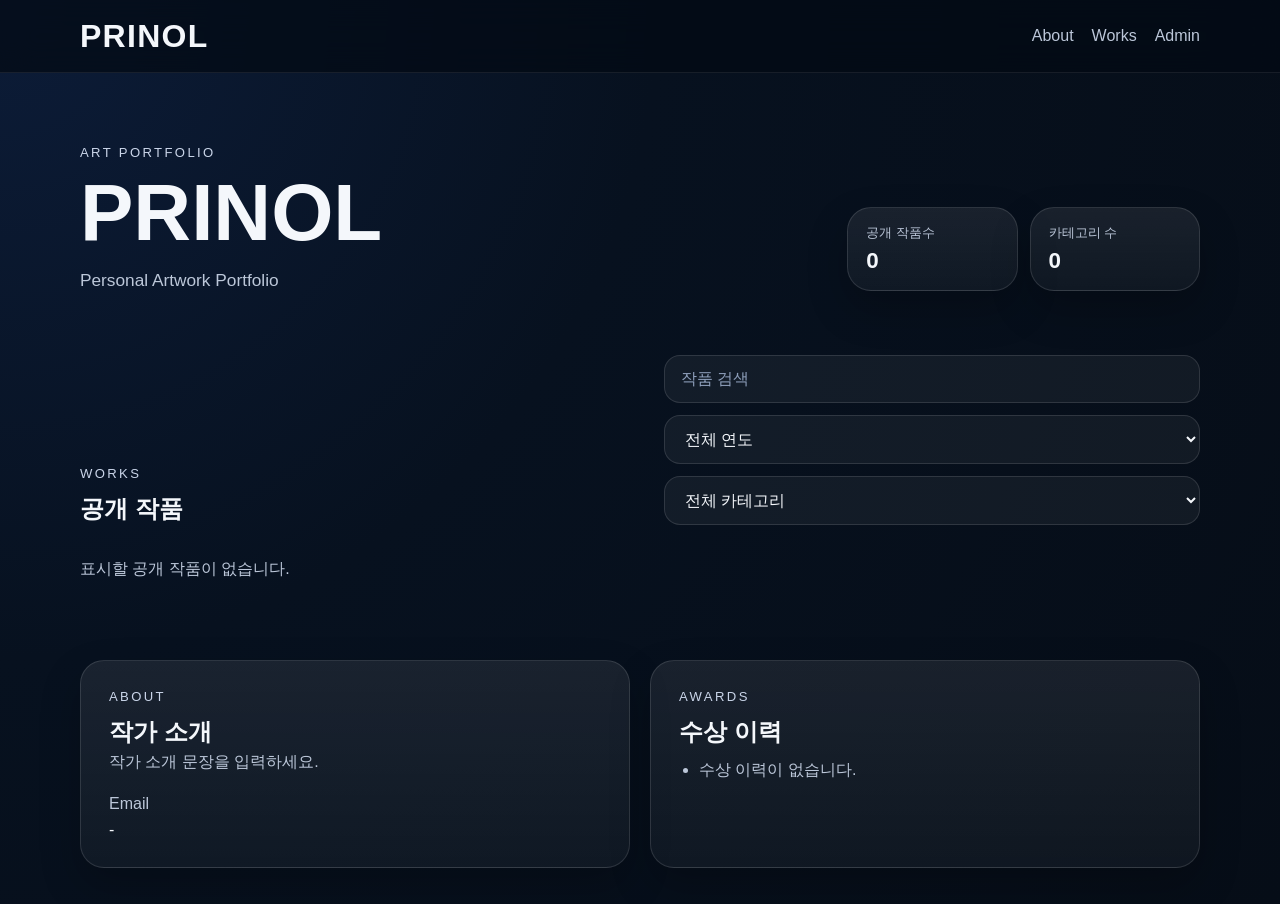
==== index.html @ 20070846 "Add files via upload" ====
<!doctype html>
<html lang="ko">
<head>
  <meta charset="utf-8">
  <meta name="viewport" content="width=device-width, initial-scale=1">
  <title>PRINOL</title>
  <link rel="stylesheet" href="styles.css">
</head>
<body>
  <header class="site-header">
    <div class="container nav-row">
      <a class="brand" href="./" id="brandText">PRINOL</a>
      <nav class="nav-links">
        <a href="#about">About</a>
        <a href="#works">Works</a>
        <a href="admin-login.html">Admin</a>
      </nav>
    </div>
  </header>

  <main>
    <section class="hero">
      <div class="container hero-grid">
        <div>
          <p class="eyebrow">ART PORTFOLIO</p>
          <h1 id="heroTitle">PRINOL</h1>
          <p class="hero-subtitle" id="heroSubtitle">Personal Artwork Portfolio</p>
        </div>
        <div class="hero-stats compact-stats">
          <div class="stat-card">
            <span class="stat-label">공개 작품수</span>
            <strong class="stat-value" id="publicCount">0</strong>
          </div>
          <div class="stat-card">
            <span class="stat-label">카테고리 수</span>
            <strong class="stat-value" id="categoryCount">0</strong>
          </div>
        </div>
      </div>
    </section>

    <section id="works" class="section works-section">
      <div class="container">
        <div class="section-head">
          <div>
            <p class="eyebrow">WORKS</p>
            <h2>공개 작품</h2>
          </div>
          <div class="filters">
            <input id="searchInput" type="search" placeholder="작품 검색">
            <select id="yearFilter">
              <option value="">전체 연도</option>
            </select>
            <select id="categoryFilter">
              <option value="">전체 카테고리</option>
            </select>
          </div>
        </div>
        <div class="gallery" id="gallery"></div>
        <p class="empty-state hidden" id="emptyState">표시할 공개 작품이 없습니다.</p>
      </div>
    </section>

    <section id="about" class="section">
      <div class="container two-col">
        <div class="card">
          <p class="eyebrow">ABOUT</p>
          <h2 id="aboutTitle">작가 소개</h2>
          <p class="body-copy" id="aboutBody">작가 소개 문장을 입력하세요.</p>

          <div style="height: 1.2rem;"></div>

          <div class="contact-inline">
            <span class="contact-label">Email</span>
            <a id="contactEmail" href="#">-</a>
          </div>
        </div>
        <div class="card">
          <p class="eyebrow">AWARDS</p>
          <h2>수상 이력</h2>
          <ul class="bullet-list" id="awardsList"></ul>
        </div>
      </div>
    </section>
  </main>

  <template id="artworkCardTemplate">
    <article class="artwork-card">
      <div class="artwork-image-wrap">
        <img class="artwork-image" alt="">
      </div>
      <div class="artwork-meta">
        <div class="artwork-topline">
          <h3 class="artwork-title"></h3>
          <span class="artwork-year"></span>
        </div>
        <p class="artwork-category"></p>
        <p class="artwork-description"></p>
        <p class="artwork-tags"></p>
      </div>
    </article>
  </template>

  <script src="app.js" defer></script>
</body>
</html>
---- styles.css ----
:root {
  --bg: #07111f;
  --panel: rgba(255,255,255,0.06);
  --panel-strong: rgba(255,255,255,0.09);
  --border: rgba(255,255,255,0.12);
  --text: #f4f7fb;
  --muted: #bcc7d9;
  --accent: #dbe7ff;
  --danger: #ff7676;
  --shadow: 0 18px 40px rgba(0, 0, 0, 0.22);
}
* { box-sizing: border-box; }
html, body { margin: 0; padding: 0; }
body {
  font-family: -apple-system, BlinkMacSystemFont, "Apple SD Gothic Neo", "Pretendard", "Noto Sans KR", sans-serif;
  background: radial-gradient(circle at top left, #0c1c38 0%, var(--bg) 42%, #060d17 100%);
  color: var(--text);
}
a { color: inherit; text-decoration: none; }
img { display: block; max-width: 100%; }
button, input, select, textarea {
  font: inherit;
}
.container { width: min(1120px, calc(100% - 32px)); margin: 0 auto; }
.site-header {
  position: sticky; top: 0; z-index: 20;
  background: rgba(4, 11, 20, 0.72);
  backdrop-filter: blur(16px);
  border-bottom: 1px solid rgba(255,255,255,0.08);
}
.nav-row {
  min-height: 72px; display: flex; align-items: center; justify-content: space-between; gap: 20px;
}
.brand { font-size: 2rem; font-weight: 800; letter-spacing: 0.04em; }
.nav-links { display: flex; gap: 18px; align-items: center; color: var(--muted); }
.nav-links a, .nav-links button { color: var(--muted); }
.eyebrow { margin: 0 0 12px; color: #cad5e9; font-size: .82rem; letter-spacing: .18em; text-transform: uppercase; }
.hero { padding: 72px 0 36px; }
.hero-grid { display: grid; grid-template-columns: minmax(0, 1.8fr) minmax(260px, .85fr); gap: 20px; align-items: end; }
#heroTitle { margin: 0; font-size: clamp(2.6rem, 7vw, 5rem); line-height: 1.02; }
.hero-subtitle { margin: 16px 0 0; color: var(--muted); max-width: 50ch; font-size: 1.08rem; }
.hero-stats { display: grid; grid-template-columns: 1fr 1fr; gap: 12px; }
.stat-card, .card {
  background: linear-gradient(180deg, rgba(255,255,255,0.08), rgba(255,255,255,0.04));
  border: 1px solid var(--border);
  border-radius: 24px;
  box-shadow: var(--shadow);
}
.stat-card { padding: 16px 18px; min-width: 0; }
.stat-label { display: block; font-size: .82rem; color: var(--muted); white-space: nowrap; }
.stat-value { display: block; margin-top: 6px; font-size: 1.4rem; }
.section { padding: 28px 0 36px; }
.two-col { display: grid; grid-template-columns: 1fr 1fr; gap: 20px; }
.card { padding: 28px; }
.body-copy { margin: 0; color: var(--muted); line-height: 1.75; white-space: pre-wrap; }
.bullet-list { margin: 8px 0 0 20px; padding: 0; color: var(--muted); line-height: 1.8; }
.section-head { display: flex; justify-content: space-between; align-items: end; gap: 20px; margin-bottom: 18px; }
.section-head h2, .card h2, .card h1 { margin: 0; }
.filters { display: flex; gap: 12px; flex-wrap: wrap; }
input, select, textarea {
  width: 100%;
  background: rgba(255,255,255,0.05);
  color: var(--text);
  border: 1px solid var(--border);
  border-radius: 16px;
  padding: 14px 16px;
  outline: none;
}
input::placeholder, textarea::placeholder { color: #8fa0bc; }
textarea { resize: vertical; min-height: 120px; }
.gallery { display: grid; grid-template-columns: repeat(3, minmax(0, 1fr)); gap: 18px; }
.artwork-card {
  overflow: hidden;
  background: rgba(255,255,255,0.04);
  border: 1px solid var(--border);
  border-radius: 24px;
  box-shadow: var(--shadow);
}
.artwork-image-wrap { aspect-ratio: 1 / 1; background: rgba(255,255,255,0.03); }
.artwork-image { width: 100%; height: 100%; object-fit: cover; }
.artwork-meta { padding: 18px; }
.artwork-topline { display: flex; justify-content: space-between; gap: 12px; align-items: baseline; }
.artwork-title { margin: 0; font-size: 1.08rem; }
.artwork-year, .artwork-category, .artwork-description, .artwork-tags { color: var(--muted); }
.artwork-category, .artwork-description, .artwork-tags { margin: 8px 0 0; }
.contact-grid { display: grid; grid-template-columns: 1fr 1fr; gap: 12px; }
.contact-label { display: block; color: var(--muted); margin-bottom: 8px; }
.empty-state { color: var(--muted); }
.hidden { display: none !important; }
.stack-md > * + * { margin-top: 14px; }
.stack-lg > * + * { margin-top: 18px; }
.grid-2 { display: grid; grid-template-columns: 1fr 1fr; gap: 16px; }
.compact-grid { gap: 10px; }
.field-label { display: block; margin-bottom: 8px; color: var(--muted); }
.primary-btn, .ghost-btn, .danger-btn {
  border-radius: 16px; padding: 12px 16px; border: 1px solid var(--border); cursor: pointer;
}
.primary-btn { background: #f2f6ff; color: #07111f; font-weight: 700; }
.ghost-btn { background: transparent; color: var(--text); }
.danger-btn { background: transparent; color: var(--danger); border-color: rgba(255,118,118,.38); }
.form-actions { display: flex; align-items: center; gap: 12px; flex-wrap: wrap; }
.status-text { color: var(--muted); font-size: .94rem; }
.error-text { color: #ff9797; }
.checkbox-row { display: inline-flex; align-items: center; gap: 10px; color: var(--muted); }
.checkbox-row input { width: auto; }
.checkbox-row.small { font-size: .95rem; }
.auth-shell { min-height: 100vh; display: grid; place-items: center; padding: 24px; }
.auth-card {
  width: min(520px, 100%);
  padding: 32px;
  border-radius: 28px;
  background: linear-gradient(180deg, rgba(255,255,255,0.09), rgba(255,255,255,0.05));
  border: 1px solid var(--border);
  box-shadow: var(--shadow);
}
.muted { color: var(--muted); }
.text-link { color: #d7e5ff; }
.admin-main { padding-top: 40px; }
.admin-grid { display: grid; gap: 20px; }
.admin-section h1, .admin-section h2 { margin: 0; }
.admin-list { display: grid; gap: 16px; }
.admin-item {
  display: grid; grid-template-columns: 160px minmax(0,1fr); gap: 16px;
  border: 1px solid var(--border); border-radius: 20px; padding: 16px;
  background: rgba(255,255,255,0.04);
}
.admin-item-image-wrap { aspect-ratio: 1 / 1; overflow: hidden; border-radius: 18px; }
.admin-item-image { width: 100%; height: 100%; object-fit: cover; }
.admin-item-head { display: flex; justify-content: space-between; gap: 12px; align-items: baseline; }
.admin-item-title { margin: 0; }
.admin-actions { display: flex; gap: 10px; flex-wrap: wrap; margin-top: 10px; }
@media (max-width: 920px) {
  .gallery { grid-template-columns: repeat(2, minmax(0,1fr)); }
  .hero-grid, .two-col, .contact-grid, .grid-2, .admin-item { grid-template-columns: 1fr; }
  .section-head { align-items: stretch; flex-direction: column; }
}
@media (max-width: 640px) {
  .container { width: min(100% - 20px, 1120px); }
  .nav-row { min-height: 64px; }
  .brand { font-size: 1.6rem; }
  .nav-links { gap: 10px; font-size: .92rem; }
  .hero { padding-top: 46px; }
  .compact-stats { grid-template-columns: 1fr 1fr; gap: 8px; }
  .stat-card { padding: 12px; border-radius: 18px; }
  .stat-label { font-size: .72rem; }
  .stat-value { font-size: 1rem; margin-top: 4px; }
  .gallery { grid-template-columns: 1fr; }
  .card { padding: 20px; border-radius: 20px; }
  .admin-item { padding: 12px; }
}
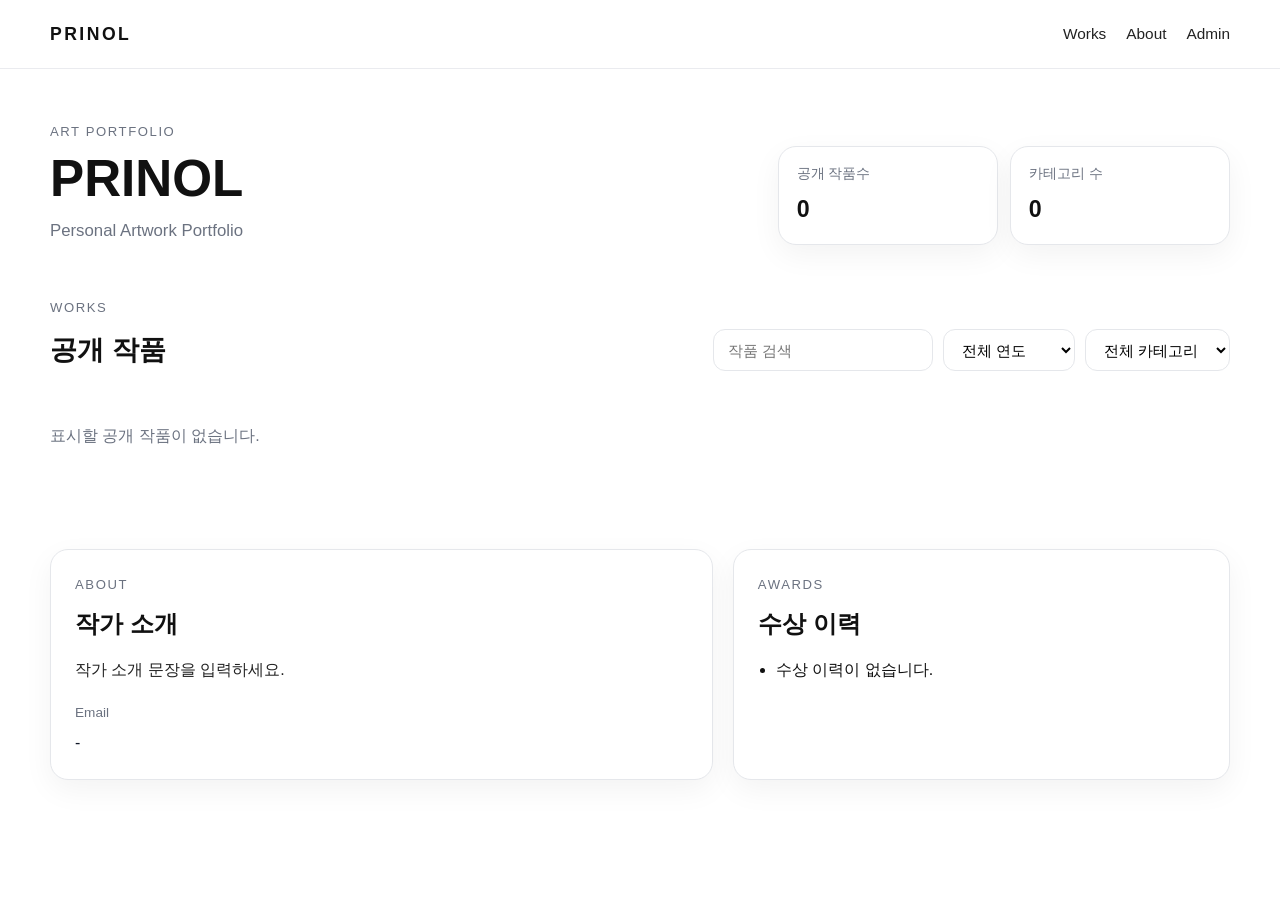
==== commit 4d22b79b: "Add files via upload" ====
--- a/index.html
+++ b/index.html
@@ -11,8 +11,8 @@
     <div class="container nav-row">
       <a class="brand" href="./" id="brandText">PRINOL</a>
       <nav class="nav-links">
+        <a href="#works">Works</a>
         <a href="#about">About</a>
-        <a href="#works">Works</a>
         <a href="admin-login.html">Admin</a>
       </nav>
     </div>
@@ -56,8 +56,10 @@
             </select>
           </div>
         </div>
-        <div class="gallery" id="gallery"></div>
+
+        <div class="thumb-grid" id="gallery"></div>
         <p class="empty-state hidden" id="emptyState">표시할 공개 작품이 없습니다.</p>
+        <div class="load-sentinel" id="loadSentinel" aria-hidden="true"></div>
       </div>
     </section>
 
@@ -85,19 +87,20 @@
   </main>
 
   <template id="artworkCardTemplate">
-    <article class="artwork-card">
-      <div class="artwork-image-wrap">
-        <img class="artwork-image" alt="">
-      </div>
-      <div class="artwork-meta">
-        <div class="artwork-topline">
-          <h3 class="artwork-title"></h3>
-          <span class="artwork-year"></span>
+    <article class="thumb-card">
+      <a class="thumb-link">
+        <div class="thumb-image-wrap">
+          <img class="thumb-image" alt="">
         </div>
-        <p class="artwork-category"></p>
-        <p class="artwork-description"></p>
-        <p class="artwork-tags"></p>
-      </div>
+        <div class="thumb-meta">
+          <div class="thumb-topline">
+            <h3 class="thumb-title"></h3>
+            <span class="thumb-year"></span>
+          </div>
+          <p class="thumb-category"></p>
+          <div class="thumb-tags"></div>
+        </div>
+      </a>
     </article>
   </template>
 
--- a/styles.css
+++ b/styles.css
@@ -1,150 +1,393 @@
-:root {
-  --bg: #07111f;
-  --panel: rgba(255,255,255,0.06);
-  --panel-strong: rgba(255,255,255,0.09);
-  --border: rgba(255,255,255,0.12);
-  --text: #f4f7fb;
-  --muted: #bcc7d9;
-  --accent: #dbe7ff;
-  --danger: #ff7676;
-  --shadow: 0 18px 40px rgba(0, 0, 0, 0.22);
-}
-* { box-sizing: border-box; }
-html, body { margin: 0; padding: 0; }
-body {
-  font-family: -apple-system, BlinkMacSystemFont, "Apple SD Gothic Neo", "Pretendard", "Noto Sans KR", sans-serif;
-  background: radial-gradient(circle at top left, #0c1c38 0%, var(--bg) 42%, #060d17 100%);
-  color: var(--text);
-}
-a { color: inherit; text-decoration: none; }
-img { display: block; max-width: 100%; }
-button, input, select, textarea {
-  font: inherit;
-}
-.container { width: min(1120px, calc(100% - 32px)); margin: 0 auto; }
-.site-header {
-  position: sticky; top: 0; z-index: 20;
-  background: rgba(4, 11, 20, 0.72);
-  backdrop-filter: blur(16px);
-  border-bottom: 1px solid rgba(255,255,255,0.08);
-}
-.nav-row {
-  min-height: 72px; display: flex; align-items: center; justify-content: space-between; gap: 20px;
-}
-.brand { font-size: 2rem; font-weight: 800; letter-spacing: 0.04em; }
-.nav-links { display: flex; gap: 18px; align-items: center; color: var(--muted); }
-.nav-links a, .nav-links button { color: var(--muted); }
-.eyebrow { margin: 0 0 12px; color: #cad5e9; font-size: .82rem; letter-spacing: .18em; text-transform: uppercase; }
-.hero { padding: 72px 0 36px; }
-.hero-grid { display: grid; grid-template-columns: minmax(0, 1.8fr) minmax(260px, .85fr); gap: 20px; align-items: end; }
-#heroTitle { margin: 0; font-size: clamp(2.6rem, 7vw, 5rem); line-height: 1.02; }
-.hero-subtitle { margin: 16px 0 0; color: var(--muted); max-width: 50ch; font-size: 1.08rem; }
-.hero-stats { display: grid; grid-template-columns: 1fr 1fr; gap: 12px; }
-.stat-card, .card {
-  background: linear-gradient(180deg, rgba(255,255,255,0.08), rgba(255,255,255,0.04));
-  border: 1px solid var(--border);
-  border-radius: 24px;
-  box-shadow: var(--shadow);
-}
-.stat-card { padding: 16px 18px; min-width: 0; }
-.stat-label { display: block; font-size: .82rem; color: var(--muted); white-space: nowrap; }
-.stat-value { display: block; margin-top: 6px; font-size: 1.4rem; }
-.section { padding: 28px 0 36px; }
-.two-col { display: grid; grid-template-columns: 1fr 1fr; gap: 20px; }
-.card { padding: 28px; }
-.body-copy { margin: 0; color: var(--muted); line-height: 1.75; white-space: pre-wrap; }
-.bullet-list { margin: 8px 0 0 20px; padding: 0; color: var(--muted); line-height: 1.8; }
-.section-head { display: flex; justify-content: space-between; align-items: end; gap: 20px; margin-bottom: 18px; }
-.section-head h2, .card h2, .card h1 { margin: 0; }
-.filters { display: flex; gap: 12px; flex-wrap: wrap; }
-input, select, textarea {
-  width: 100%;
-  background: rgba(255,255,255,0.05);
-  color: var(--text);
-  border: 1px solid var(--border);
-  border-radius: 16px;
-  padding: 14px 16px;
-  outline: none;
-}
-input::placeholder, textarea::placeholder { color: #8fa0bc; }
-textarea { resize: vertical; min-height: 120px; }
-.gallery { display: grid; grid-template-columns: repeat(3, minmax(0, 1fr)); gap: 18px; }
-.artwork-card {
-  overflow: hidden;
-  background: rgba(255,255,255,0.04);
-  border: 1px solid var(--border);
-  border-radius: 24px;
-  box-shadow: var(--shadow);
-}
-.artwork-image-wrap { aspect-ratio: 1 / 1; background: rgba(255,255,255,0.03); }
-.artwork-image { width: 100%; height: 100%; object-fit: cover; }
-.artwork-meta { padding: 18px; }
-.artwork-topline { display: flex; justify-content: space-between; gap: 12px; align-items: baseline; }
-.artwork-title { margin: 0; font-size: 1.08rem; }
-.artwork-year, .artwork-category, .artwork-description, .artwork-tags { color: var(--muted); }
-.artwork-category, .artwork-description, .artwork-tags { margin: 8px 0 0; }
-.contact-grid { display: grid; grid-template-columns: 1fr 1fr; gap: 12px; }
-.contact-label { display: block; color: var(--muted); margin-bottom: 8px; }
-.empty-state { color: var(--muted); }
-.hidden { display: none !important; }
-.stack-md > * + * { margin-top: 14px; }
-.stack-lg > * + * { margin-top: 18px; }
-.grid-2 { display: grid; grid-template-columns: 1fr 1fr; gap: 16px; }
-.compact-grid { gap: 10px; }
-.field-label { display: block; margin-bottom: 8px; color: var(--muted); }
-.primary-btn, .ghost-btn, .danger-btn {
-  border-radius: 16px; padding: 12px 16px; border: 1px solid var(--border); cursor: pointer;
-}
-.primary-btn { background: #f2f6ff; color: #07111f; font-weight: 700; }
-.ghost-btn { background: transparent; color: var(--text); }
-.danger-btn { background: transparent; color: var(--danger); border-color: rgba(255,118,118,.38); }
-.form-actions { display: flex; align-items: center; gap: 12px; flex-wrap: wrap; }
-.status-text { color: var(--muted); font-size: .94rem; }
-.error-text { color: #ff9797; }
-.checkbox-row { display: inline-flex; align-items: center; gap: 10px; color: var(--muted); }
-.checkbox-row input { width: auto; }
-.checkbox-row.small { font-size: .95rem; }
-.auth-shell { min-height: 100vh; display: grid; place-items: center; padding: 24px; }
-.auth-card {
-  width: min(520px, 100%);
-  padding: 32px;
-  border-radius: 28px;
-  background: linear-gradient(180deg, rgba(255,255,255,0.09), rgba(255,255,255,0.05));
-  border: 1px solid var(--border);
-  box-shadow: var(--shadow);
-}
-.muted { color: var(--muted); }
-.text-link { color: #d7e5ff; }
-.admin-main { padding-top: 40px; }
-.admin-grid { display: grid; gap: 20px; }
-.admin-section h1, .admin-section h2 { margin: 0; }
-.admin-list { display: grid; gap: 16px; }
-.admin-item {
-  display: grid; grid-template-columns: 160px minmax(0,1fr); gap: 16px;
-  border: 1px solid var(--border); border-radius: 20px; padding: 16px;
-  background: rgba(255,255,255,0.04);
-}
-.admin-item-image-wrap { aspect-ratio: 1 / 1; overflow: hidden; border-radius: 18px; }
-.admin-item-image { width: 100%; height: 100%; object-fit: cover; }
-.admin-item-head { display: flex; justify-content: space-between; gap: 12px; align-items: baseline; }
-.admin-item-title { margin: 0; }
-.admin-actions { display: flex; gap: 10px; flex-wrap: wrap; margin-top: 10px; }
-@media (max-width: 920px) {
-  .gallery { grid-template-columns: repeat(2, minmax(0,1fr)); }
-  .hero-grid, .two-col, .contact-grid, .grid-2, .admin-item { grid-template-columns: 1fr; }
-  .section-head { align-items: stretch; flex-direction: column; }
-}
-@media (max-width: 640px) {
-  .container { width: min(100% - 20px, 1120px); }
-  .nav-row { min-height: 64px; }
-  .brand { font-size: 1.6rem; }
-  .nav-links { gap: 10px; font-size: .92rem; }
-  .hero { padding-top: 46px; }
-  .compact-stats { grid-template-columns: 1fr 1fr; gap: 8px; }
-  .stat-card { padding: 12px; border-radius: 18px; }
-  .stat-label { font-size: .72rem; }
-  .stat-value { font-size: 1rem; margin-top: 4px; }
-  .gallery { grid-template-columns: 1fr; }
-  .card { padding: 20px; border-radius: 20px; }
-  .admin-item { padding: 12px; }
-}
+
+:root{
+  --bg:#ffffff;
+  --text:#111111;
+  --muted:#6b7280;
+  --line:#e5e7eb;
+  --card:#ffffff;
+  --soft:#f7f7f8;
+  --shadow:0 10px 30px rgba(0,0,0,.05);
+  --radius:18px;
+}
+
+*{box-sizing:border-box}
+html{scroll-behavior:smooth}
+body{
+  margin:0;
+  background:var(--bg);
+  color:var(--text);
+  font-family:-apple-system,BlinkMacSystemFont,"Segoe UI",Roboto,"Noto Sans KR",sans-serif;
+  line-height:1.6;
+}
+img{max-width:100%;display:block}
+a{color:inherit;text-decoration:none}
+.hidden{display:none!important}
+
+.container{
+  width:min(1180px, calc(100% - 32px));
+  margin:0 auto;
+}
+
+.site-header{
+  position:sticky;
+  top:0;
+  z-index:40;
+  background:rgba(255,255,255,.88);
+  backdrop-filter:blur(12px);
+  border-bottom:1px solid rgba(229,231,235,.8);
+}
+.nav-row{
+  display:flex;
+  align-items:center;
+  justify-content:space-between;
+  gap:24px;
+  min-height:68px;
+}
+.brand{
+  font-size:1.1rem;
+  font-weight:800;
+  letter-spacing:.14em;
+}
+.nav-links{
+  display:flex;
+  align-items:center;
+  gap:20px;
+  font-size:.96rem;
+}
+.nav-links a{color:#222}
+.nav-links a:hover{color:#000}
+
+.hero{
+  padding:52px 0 26px;
+}
+.hero-grid{
+  display:grid;
+  grid-template-columns:1.4fr .9fr;
+  gap:24px;
+  align-items:end;
+}
+.eyebrow{
+  margin:0 0 10px;
+  color:var(--muted);
+  font-size:.82rem;
+  letter-spacing:.12em;
+  text-transform:uppercase;
+}
+.hero h1{
+  margin:0;
+  font-size:clamp(2rem,4vw,4rem);
+  line-height:1.05;
+}
+.hero-subtitle{
+  margin:12px 0 0;
+  color:var(--muted);
+  font-size:1.05rem;
+}
+.hero-stats{
+  display:grid;
+  grid-template-columns:repeat(2,1fr);
+  gap:12px;
+}
+.stat-card,.card,.detail-card{
+  background:var(--card);
+  border:1px solid var(--line);
+  border-radius:var(--radius);
+  box-shadow:var(--shadow);
+}
+.stat-card{
+  padding:16px 18px;
+}
+.stat-label{
+  display:block;
+  color:var(--muted);
+  font-size:.85rem;
+}
+.stat-value{
+  display:block;
+  margin-top:6px;
+  font-size:1.45rem;
+}
+
+.section{padding:26px 0 40px}
+.section-head{
+  display:flex;
+  align-items:end;
+  justify-content:space-between;
+  gap:20px;
+  margin-bottom:18px;
+}
+.section-head h2{
+  margin:0;
+  font-size:1.7rem;
+}
+.filters{
+  display:flex;
+  flex-wrap:wrap;
+  justify-content:flex-end;
+  gap:10px;
+}
+.filters input,
+.filters select{
+  height:42px;
+  padding:0 14px;
+  border:1px solid var(--line);
+  border-radius:12px;
+  background:#fff;
+  font-size:.95rem;
+  min-width:132px;
+}
+.filters input{min-width:220px}
+
+.thumb-grid{
+  display:grid;
+  grid-template-columns:repeat(4, minmax(0, 1fr));
+  gap:14px;
+}
+.thumb-card{
+  border:1px solid var(--line);
+  border-radius:10px;
+  background:#fff;
+  overflow:hidden;
+  transition:transform .18s ease, box-shadow .18s ease, border-color .18s ease;
+}
+.thumb-card:hover{
+  transform:translateY(-2px);
+  box-shadow:var(--shadow);
+  border-color:#d1d5db;
+}
+.thumb-link{display:block}
+.thumb-image-wrap{
+  background:#fff;
+  height:180px;
+  display:flex;
+  align-items:center;
+  justify-content:center;
+  padding:8px;
+  border-bottom:1px solid #f1f5f9;
+}
+.thumb-image{
+  width:100%;
+  height:100%;
+  object-fit:contain;
+  object-position:center;
+}
+.thumb-meta{
+  padding:10px 10px 12px;
+}
+.thumb-topline{
+  display:flex;
+  align-items:flex-start;
+  justify-content:space-between;
+  gap:10px;
+}
+.thumb-title{
+  margin:0;
+  font-size:.96rem;
+  line-height:1.35;
+}
+.thumb-year{
+  color:var(--muted);
+  font-size:.83rem;
+  white-space:nowrap;
+}
+.thumb-category{
+  margin:6px 0 0;
+  font-size:.82rem;
+  color:var(--muted);
+}
+.thumb-tags,
+.detail-tags{
+  display:flex;
+  flex-wrap:wrap;
+  gap:6px;
+  margin-top:10px;
+}
+.tag-chip{
+  display:inline-flex;
+  align-items:center;
+  min-height:24px;
+  padding:0 10px;
+  border-radius:999px;
+  font-size:.76rem;
+  font-weight:600;
+}
+.color-1{background:#fee2e2;color:#991b1b}
+.color-2{background:#ffedd5;color:#9a3412}
+.color-3{background:#fef3c7;color:#92400e}
+.color-4{background:#dcfce7;color:#166534}
+.color-5{background:#dbeafe;color:#1d4ed8}
+.color-6{background:#ede9fe;color:#6d28d9}
+
+.two-col{
+  display:grid;
+  grid-template-columns:1.2fr .9fr;
+  gap:20px;
+}
+.card{padding:24px}
+.card h2{
+  margin:0 0 14px;
+  font-size:1.5rem;
+}
+.body-copy{
+  margin:0;
+  color:#222;
+}
+.bullet-list{
+  margin:0;
+  padding-left:18px;
+}
+.contact-inline{
+  display:flex;
+  flex-direction:column;
+  gap:6px;
+}
+.contact-label{
+  color:var(--muted);
+  font-size:.85rem;
+}
+.contact-inline a{
+  color:#111827;
+  word-break:break-all;
+}
+
+.load-sentinel{
+  height:8px;
+  margin-top:16px;
+}
+
+.empty-state{
+  color:var(--muted);
+  padding:18px 0;
+}
+
+.back-link{
+  display:inline-block;
+  margin-bottom:16px;
+  color:var(--muted);
+}
+.detail-card{
+  padding:22px;
+}
+.detail-grid{
+  display:grid;
+  grid-template-columns:1.1fr .9fr;
+  gap:24px;
+  align-items:start;
+}
+.detail-image-wrap{
+  min-height:420px;
+  background:#fff;
+  border:1px solid var(--line);
+  border-radius:14px;
+  display:flex;
+  align-items:center;
+  justify-content:center;
+  padding:18px;
+}
+.detail-image{
+  width:100%;
+  height:100%;
+  max-height:520px;
+  object-fit:contain;
+}
+.detail-content h1{
+  margin:0 0 14px;
+  font-size:clamp(1.6rem,3vw,2.4rem);
+  line-height:1.15;
+}
+.detail-meta-row{
+  display:flex;
+  flex-wrap:wrap;
+  gap:10px;
+  color:var(--muted);
+  margin-bottom:14px;
+}
+.detail-description{
+  white-space:pre-wrap;
+  margin:0;
+}
+
+@media (max-width: 1080px){
+  .thumb-grid{grid-template-columns:repeat(3, minmax(0, 1fr))}
+}
+
+@media (max-width: 780px){
+  .hero-grid,
+  .two-col,
+  .detail-grid{
+    grid-template-columns:1fr;
+  }
+  .section-head{
+    align-items:flex-start;
+    flex-direction:column;
+  }
+  .filters{
+    justify-content:flex-start;
+  }
+  .thumb-grid{grid-template-columns:repeat(2, minmax(0, 1fr))}
+  .thumb-image-wrap{height:160px}
+  .nav-row{
+    min-height:60px;
+    flex-wrap:wrap;
+    padding:10px 0;
+  }
+  .nav-links{
+    width:100%;
+    gap:14px;
+    font-size:.92rem;
+  }
+}
+
+@media (max-width: 520px){
+  .container{
+    width:min(100% - 20px, 1180px);
+  }
+  .hero{
+    padding-top:34px;
+  }
+  .hero-stats{
+    grid-template-columns:repeat(2,1fr);
+  }
+  .stat-card{
+    padding:12px 14px;
+  }
+  .stat-value{
+    font-size:1.15rem;
+  }
+  .filters{
+    width:100%;
+    display:grid;
+    grid-template-columns:1fr 1fr;
+  }
+  .filters input{
+    grid-column:1 / -1;
+    min-width:0;
+  }
+  .filters select{
+    min-width:0;
+    width:100%;
+  }
+  .thumb-grid{
+    grid-template-columns:repeat(2, minmax(0, 1fr));
+    gap:10px;
+  }
+  .thumb-image-wrap{
+    height:120px;
+    padding:6px;
+  }
+  .thumb-meta{
+    padding:8px 8px 10px;
+  }
+  .thumb-title{
+    font-size:.86rem;
+  }
+  .thumb-year,
+  .thumb-category{
+    font-size:.74rem;
+  }
+  .tag-chip{
+    font-size:.68rem;
+    min-height:21px;
+    padding:0 8px;
+  }
+}
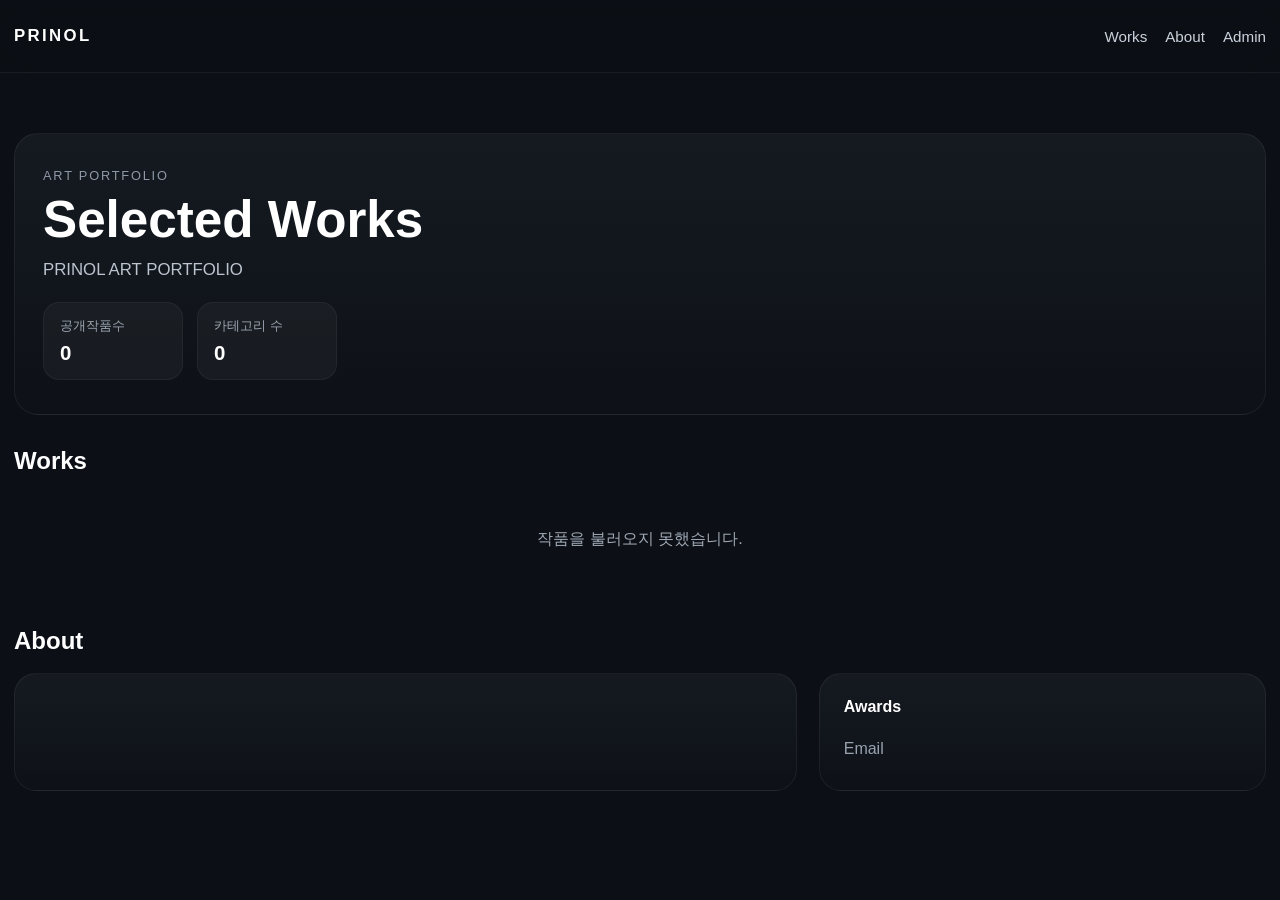
==== commit 3aad48d7: "Add files via upload" ====
--- a/index.html
+++ b/index.html
@@ -8,102 +8,72 @@
 </head>
 <body>
   <header class="site-header">
-    <div class="container nav-row">
-      <a class="brand" href="./" id="brandText">PRINOL</a>
-      <nav class="nav-links">
+    <div class="header-inner">
+      <a class="site-logo" href="./">PRINOL</a>
+      <nav class="site-nav">
         <a href="#works">Works</a>
         <a href="#about">About</a>
-        <a href="admin-login.html">Admin</a>
+        <a href="admin.html">Admin</a>
       </nav>
     </div>
   </header>
 
   <main>
-    <section class="hero">
-      <div class="container hero-grid">
-        <div>
-          <p class="eyebrow">ART PORTFOLIO</p>
-          <h1 id="heroTitle">PRINOL</h1>
-          <p class="hero-subtitle" id="heroSubtitle">Personal Artwork Portfolio</p>
-        </div>
-        <div class="hero-stats compact-stats">
-          <div class="stat-card">
-            <span class="stat-label">공개 작품수</span>
-            <strong class="stat-value" id="publicCount">0</strong>
+    <section class="hero-section">
+      <div class="hero-inner">
+        <p class="hero-kicker">ART PORTFOLIO</p>
+        <h1 id="heroTitle">Selected Works</h1>
+        <p id="heroSubtitle" class="hero-subtitle">PRINOL ART PORTFOLIO</p>
+
+        <div class="hero-stats">
+          <div class="hero-stat">
+            <span class="hero-stat-label">공개작품수</span>
+            <strong id="publicCount">0</strong>
           </div>
-          <div class="stat-card">
-            <span class="stat-label">카테고리 수</span>
-            <strong class="stat-value" id="categoryCount">0</strong>
+          <div class="hero-stat">
+            <span class="hero-stat-label">카테고리 수</span>
+            <strong id="categoryCount" data-current="0">0</strong>
           </div>
         </div>
       </div>
     </section>
 
-    <section id="works" class="section works-section">
-      <div class="container">
-        <div class="section-head">
-          <div>
-            <p class="eyebrow">WORKS</p>
-            <h2>공개 작품</h2>
-          </div>
-          <div class="filters">
-            <input id="searchInput" type="search" placeholder="작품 검색">
-            <select id="yearFilter">
-              <option value="">전체 연도</option>
-            </select>
-            <select id="categoryFilter">
-              <option value="">전체 카테고리</option>
-            </select>
-          </div>
+    <section id="works" class="works-section">
+      <div class="section-head">
+        <h2>Works</h2>
+      </div>
+
+      <div id="worksGrid" class="works-grid" aria-live="polite"></div>
+      <p id="worksEmpty" class="empty-message" hidden>등록된 공개 작품이 없습니다.</p>
+      <p id="worksLoading" class="loading-message" hidden>작품을 불러오는 중...</p>
+      <div id="scrollSentinel" class="scroll-sentinel" aria-hidden="true"></div>
+    </section>
+
+    <section id="about" class="about-section">
+      <div class="section-head">
+        <h2 id="aboutTitle">About</h2>
+      </div>
+
+      <div class="about-layout">
+        <div class="about-copy">
+          <p id="aboutBody"></p>
         </div>
 
-        <div class="thumb-grid" id="gallery"></div>
-        <p class="empty-state hidden" id="emptyState">표시할 공개 작품이 없습니다.</p>
-        <div class="load-sentinel" id="loadSentinel" aria-hidden="true"></div>
-      </div>
-    </section>
+        <aside class="about-side">
+          <div class="info-card">
+            <h3>Awards</h3>
+            <ul id="awardsList" class="awards-list"></ul>
 
-    <section id="about" class="section">
-      <div class="container two-col">
-        <div class="card">
-          <p class="eyebrow">ABOUT</p>
-          <h2 id="aboutTitle">작가 소개</h2>
-          <p class="body-copy" id="aboutBody">작가 소개 문장을 입력하세요.</p>
-
-          <div style="height: 1.2rem;"></div>
-
-          <div class="contact-inline">
-            <span class="contact-label">Email</span>
-            <a id="contactEmail" href="#">-</a>
+            <div class="email-block">
+              <p>Email</p>
+              <a id="emailLink"></a>
+            </div>
           </div>
-        </div>
-        <div class="card">
-          <p class="eyebrow">AWARDS</p>
-          <h2>수상 이력</h2>
-          <ul class="bullet-list" id="awardsList"></ul>
-        </div>
+        </aside>
       </div>
     </section>
   </main>
 
-  <template id="artworkCardTemplate">
-    <article class="thumb-card">
-      <a class="thumb-link">
-        <div class="thumb-image-wrap">
-          <img class="thumb-image" alt="">
-        </div>
-        <div class="thumb-meta">
-          <div class="thumb-topline">
-            <h3 class="thumb-title"></h3>
-            <span class="thumb-year"></span>
-          </div>
-          <p class="thumb-category"></p>
-          <div class="thumb-tags"></div>
-        </div>
-      </a>
-    </article>
-  </template>
-
   <script src="app.js" defer></script>
 </body>
 </html>
--- a/styles.css
+++ b/styles.css
@@ -1,393 +1,309 @@
-
-:root{
-  --bg:#ffffff;
-  --text:#111111;
-  --muted:#6b7280;
-  --line:#e5e7eb;
-  --card:#ffffff;
-  --soft:#f7f7f8;
-  --shadow:0 10px 30px rgba(0,0,0,.05);
-  --radius:18px;
-}
-
-*{box-sizing:border-box}
-html{scroll-behavior:smooth}
+*{
+  box-sizing:border-box;
+}
+
+html{
+  scroll-behavior:smooth;
+}
+
 body{
   margin:0;
-  background:var(--bg);
-  color:var(--text);
   font-family:-apple-system,BlinkMacSystemFont,"Segoe UI",Roboto,"Noto Sans KR",sans-serif;
-  line-height:1.6;
-}
-img{max-width:100%;display:block}
-a{color:inherit;text-decoration:none}
-.hidden{display:none!important}
-
-.container{
-  width:min(1180px, calc(100% - 32px));
-  margin:0 auto;
+  background:#0c1016;
+  color:#f3f5f8;
+}
+
+a{
+  color:inherit;
+  text-decoration:none;
+}
+
+img{
+  max-width:100%;
+  display:block;
 }
 
 .site-header{
   position:sticky;
   top:0;
-  z-index:40;
-  background:rgba(255,255,255,.88);
-  backdrop-filter:blur(12px);
-  border-bottom:1px solid rgba(229,231,235,.8);
-}
-.nav-row{
+  z-index:50;
+  backdrop-filter:blur(16px);
+  background:rgba(12,16,22,.72);
+  border-bottom:1px solid rgba(255,255,255,.06);
+}
+
+.header-inner{
+  width:min(1400px, calc(100% - 28px));
+  margin:0 auto;
+  height:72px;
   display:flex;
   align-items:center;
   justify-content:space-between;
-  gap:24px;
-  min-height:68px;
-}
-.brand{
-  font-size:1.1rem;
+  gap:20px;
+}
+
+.site-logo{
+  font-size:1.05rem;
   font-weight:800;
   letter-spacing:.14em;
-}
-.nav-links{
+  color:#fff;
+}
+
+.site-nav{
   display:flex;
   align-items:center;
-  gap:20px;
-  font-size:.96rem;
-}
-.nav-links a{color:#222}
-.nav-links a:hover{color:#000}
-
-.hero{
-  padding:52px 0 26px;
-}
-.hero-grid{
-  display:grid;
-  grid-template-columns:1.4fr .9fr;
-  gap:24px;
-  align-items:end;
-}
-.eyebrow{
+  gap:18px;
+}
+
+.site-nav a{
+  color:#cbd2dc;
+  font-size:.95rem;
+}
+
+main{
+  width:min(1400px, calc(100% - 28px));
+  margin:0 auto;
+  padding:28px 0 60px;
+}
+
+.hero-section{
+  padding:32px 0 24px;
+}
+
+.hero-inner{
+  border-radius:24px;
+  padding:34px 28px;
+  background:linear-gradient(180deg, rgba(22,27,35,.96), rgba(14,18,24,.96));
+  border:1px solid rgba(255,255,255,.06);
+}
+
+.hero-kicker{
   margin:0 0 10px;
-  color:var(--muted);
-  font-size:.82rem;
-  letter-spacing:.12em;
+  color:#8f98a5;
+  font-size:.8rem;
+  letter-spacing:.14em;
   text-transform:uppercase;
 }
-.hero h1{
-  margin:0;
-  font-size:clamp(2rem,4vw,4rem);
-  line-height:1.05;
-}
+
+.hero-inner h1{
+  margin:0;
+  font-size:clamp(2rem, 4vw, 4.2rem);
+  line-height:1.04;
+  color:#fff;
+}
+
 .hero-subtitle{
-  margin:12px 0 0;
-  color:var(--muted);
+  margin:14px 0 0;
+  color:#bcc4cf;
+  max-width:760px;
   font-size:1.05rem;
 }
+
 .hero-stats{
-  display:grid;
-  grid-template-columns:repeat(2,1fr);
-  gap:12px;
-}
-.stat-card,.card,.detail-card{
-  background:var(--card);
-  border:1px solid var(--line);
-  border-radius:var(--radius);
-  box-shadow:var(--shadow);
-}
-.stat-card{
-  padding:16px 18px;
-}
-.stat-label{
+  display:flex;
+  gap:14px;
+  margin-top:22px;
+  flex-wrap:wrap;
+}
+
+.hero-stat{
+  min-width:140px;
+  padding:14px 16px;
+  border-radius:16px;
+  background:rgba(255,255,255,.04);
+  border:1px solid rgba(255,255,255,.05);
+}
+
+.hero-stat-label{
   display:block;
-  color:var(--muted);
-  font-size:.85rem;
-}
-.stat-value{
-  display:block;
-  margin-top:6px;
-  font-size:1.45rem;
-}
-
-.section{padding:26px 0 40px}
+  font-size:.84rem;
+  color:#9ca6b3;
+  margin-bottom:6px;
+}
+
+.hero-stat strong{
+  font-size:1.28rem;
+  color:#fff;
+}
+
 .section-head{
   display:flex;
   align-items:end;
   justify-content:space-between;
-  gap:20px;
   margin-bottom:18px;
 }
+
 .section-head h2{
   margin:0;
-  font-size:1.7rem;
-}
-.filters{
-  display:flex;
-  flex-wrap:wrap;
-  justify-content:flex-end;
-  gap:10px;
-}
-.filters input,
-.filters select{
-  height:42px;
-  padding:0 14px;
-  border:1px solid var(--line);
-  border-radius:12px;
-  background:#fff;
-  font-size:.95rem;
-  min-width:132px;
-}
-.filters input{min-width:220px}
-
-.thumb-grid{
+  font-size:1.5rem;
+  color:#fff;
+}
+
+.works-section{
+  padding:8px 0 38px;
+}
+
+.works-grid{
   display:grid;
   grid-template-columns:repeat(4, minmax(0, 1fr));
-  gap:14px;
-}
-.thumb-card{
-  border:1px solid var(--line);
-  border-radius:10px;
-  background:#fff;
+  gap:12px;
+}
+
+.work-card{
+  position:relative;
+  display:block;
+  aspect-ratio:1 / 1;
   overflow:hidden;
-  transition:transform .18s ease, box-shadow .18s ease, border-color .18s ease;
-}
-.thumb-card:hover{
-  transform:translateY(-2px);
-  box-shadow:var(--shadow);
-  border-color:#d1d5db;
-}
-.thumb-link{display:block}
-.thumb-image-wrap{
-  background:#fff;
-  height:180px;
-  display:flex;
-  align-items:center;
-  justify-content:center;
-  padding:8px;
-  border-bottom:1px solid #f1f5f9;
-}
-.thumb-image{
+  background:#12161d;
+}
+
+.work-card-image{
   width:100%;
   height:100%;
-  object-fit:contain;
-  object-position:center;
-}
-.thumb-meta{
-  padding:10px 10px 12px;
-}
-.thumb-topline{
-  display:flex;
-  align-items:flex-start;
-  justify-content:space-between;
-  gap:10px;
-}
-.thumb-title{
-  margin:0;
-  font-size:.96rem;
-  line-height:1.35;
-}
-.thumb-year{
-  color:var(--muted);
-  font-size:.83rem;
-  white-space:nowrap;
-}
-.thumb-category{
-  margin:6px 0 0;
-  font-size:.82rem;
-  color:var(--muted);
-}
-.thumb-tags,
-.detail-tags{
-  display:flex;
-  flex-wrap:wrap;
-  gap:6px;
-  margin-top:10px;
-}
-.tag-chip{
-  display:inline-flex;
-  align-items:center;
-  min-height:24px;
-  padding:0 10px;
-  border-radius:999px;
-  font-size:.76rem;
-  font-weight:600;
-}
-.color-1{background:#fee2e2;color:#991b1b}
-.color-2{background:#ffedd5;color:#9a3412}
-.color-3{background:#fef3c7;color:#92400e}
-.color-4{background:#dcfce7;color:#166534}
-.color-5{background:#dbeafe;color:#1d4ed8}
-.color-6{background:#ede9fe;color:#6d28d9}
-
-.two-col{
+  object-fit:cover;
+  transition:transform .35s ease;
+}
+
+.work-card:hover .work-card-image{
+  transform:scale(1.03);
+}
+
+.work-card-overlay{
+  position:absolute;
+  inset:auto 0 0 0;
+  padding:28px 16px 14px;
+  background:linear-gradient(180deg, rgba(0,0,0,0), rgba(0,0,0,.62));
+}
+
+.work-card-title{
+  margin:0;
+  color:#fff;
+  font-size:1rem;
+  font-weight:700;
+  letter-spacing:.01em;
+  text-shadow:0 2px 10px rgba(0,0,0,.35);
+}
+
+.empty-message,
+.loading-message{
+  color:#9ea7b3;
+  text-align:center;
+  padding:20px 0 4px;
+}
+
+.scroll-sentinel{
+  height:1px;
+}
+
+.about-section{
+  padding:18px 0 0;
+}
+
+.about-layout{
   display:grid;
-  grid-template-columns:1.2fr .9fr;
-  gap:20px;
-}
-.card{padding:24px}
-.card h2{
+  grid-template-columns:minmax(0, 1.4fr) minmax(280px, .8fr);
+  gap:22px;
+}
+
+.about-copy,
+.info-card{
+  border-radius:22px;
+  padding:24px;
+  background:linear-gradient(180deg, rgba(22,27,35,.96), rgba(14,18,24,.96));
+  border:1px solid rgba(255,255,255,.06);
+}
+
+.about-copy p{
+  margin:0;
+  color:#d6dce5;
+  line-height:1.8;
+  white-space:pre-line;
+}
+
+.info-card h3{
   margin:0 0 14px;
-  font-size:1.5rem;
-}
-.body-copy{
-  margin:0;
-  color:#222;
-}
-.bullet-list{
+  font-size:1rem;
+  color:#fff;
+}
+
+.awards-list{
   margin:0;
   padding-left:18px;
-}
-.contact-inline{
-  display:flex;
-  flex-direction:column;
-  gap:6px;
-}
-.contact-label{
-  color:var(--muted);
-  font-size:.85rem;
-}
-.contact-inline a{
-  color:#111827;
+  color:#d6dce5;
+  line-height:1.7;
+}
+
+.email-block{
+  margin-top:24px;
+}
+
+.email-block p{
+  margin:0 0 8px;
+  color:#98a2af;
+}
+
+.email-block a{
+  color:#fff;
   word-break:break-all;
 }
 
-.load-sentinel{
-  height:8px;
-  margin-top:16px;
-}
-
-.empty-state{
-  color:var(--muted);
-  padding:18px 0;
-}
-
-.back-link{
-  display:inline-block;
-  margin-bottom:16px;
-  color:var(--muted);
-}
-.detail-card{
-  padding:22px;
-}
-.detail-grid{
-  display:grid;
-  grid-template-columns:1.1fr .9fr;
-  gap:24px;
-  align-items:start;
-}
-.detail-image-wrap{
-  min-height:420px;
-  background:#fff;
-  border:1px solid var(--line);
-  border-radius:14px;
-  display:flex;
-  align-items:center;
-  justify-content:center;
-  padding:18px;
-}
-.detail-image{
-  width:100%;
-  height:100%;
-  max-height:520px;
-  object-fit:contain;
-}
-.detail-content h1{
-  margin:0 0 14px;
-  font-size:clamp(1.6rem,3vw,2.4rem);
-  line-height:1.15;
-}
-.detail-meta-row{
-  display:flex;
-  flex-wrap:wrap;
-  gap:10px;
-  color:var(--muted);
-  margin-bottom:14px;
-}
-.detail-description{
-  white-space:pre-wrap;
-  margin:0;
-}
-
-@media (max-width: 1080px){
-  .thumb-grid{grid-template-columns:repeat(3, minmax(0, 1fr))}
-}
-
-@media (max-width: 780px){
-  .hero-grid,
-  .two-col,
-  .detail-grid{
+.hidden{
+  display:none !important;
+}
+
+@media (max-width: 980px){
+  .works-grid{
+    grid-template-columns:repeat(3, minmax(0, 1fr));
+  }
+
+  .about-layout{
     grid-template-columns:1fr;
   }
-  .section-head{
+}
+
+@media (max-width: 720px){
+  .header-inner,
+  main{
+    width:min(100% - 16px, 1400px);
+  }
+
+  .header-inner{
+    height:auto;
+    padding:14px 0;
+    flex-direction:column;
     align-items:flex-start;
-    flex-direction:column;
-  }
-  .filters{
-    justify-content:flex-start;
-  }
-  .thumb-grid{grid-template-columns:repeat(2, minmax(0, 1fr))}
-  .thumb-image-wrap{height:160px}
-  .nav-row{
-    min-height:60px;
+  }
+
+  .site-nav{
+    gap:14px;
     flex-wrap:wrap;
-    padding:10px 0;
-  }
-  .nav-links{
-    width:100%;
-    gap:14px;
+  }
+
+  .hero-inner{
+    padding:28px 18px;
+  }
+
+  .hero-stats{
+    gap:10px;
+  }
+
+  .hero-stat{
+    min-width:0;
+    flex:1 1 0;
+    padding:12px 12px;
+  }
+
+  .works-grid{
+    grid-template-columns:repeat(2, minmax(0, 1fr));
+    gap:8px;
+  }
+
+  .work-card-title{
     font-size:.92rem;
   }
-}
-
-@media (max-width: 520px){
-  .container{
-    width:min(100% - 20px, 1180px);
-  }
-  .hero{
-    padding-top:34px;
-  }
-  .hero-stats{
-    grid-template-columns:repeat(2,1fr);
-  }
-  .stat-card{
-    padding:12px 14px;
-  }
-  .stat-value{
-    font-size:1.15rem;
-  }
-  .filters{
-    width:100%;
-    display:grid;
-    grid-template-columns:1fr 1fr;
-  }
-  .filters input{
-    grid-column:1 / -1;
-    min-width:0;
-  }
-  .filters select{
-    min-width:0;
-    width:100%;
-  }
-  .thumb-grid{
-    grid-template-columns:repeat(2, minmax(0, 1fr));
-    gap:10px;
-  }
-  .thumb-image-wrap{
-    height:120px;
-    padding:6px;
-  }
-  .thumb-meta{
-    padding:8px 8px 10px;
-  }
-  .thumb-title{
-    font-size:.86rem;
-  }
-  .thumb-year,
-  .thumb-category{
-    font-size:.74rem;
-  }
-  .tag-chip{
-    font-size:.68rem;
-    min-height:21px;
-    padding:0 8px;
-  }
-}
+
+  .about-copy,
+  .info-card{
+    padding:18px;
+  }
+}
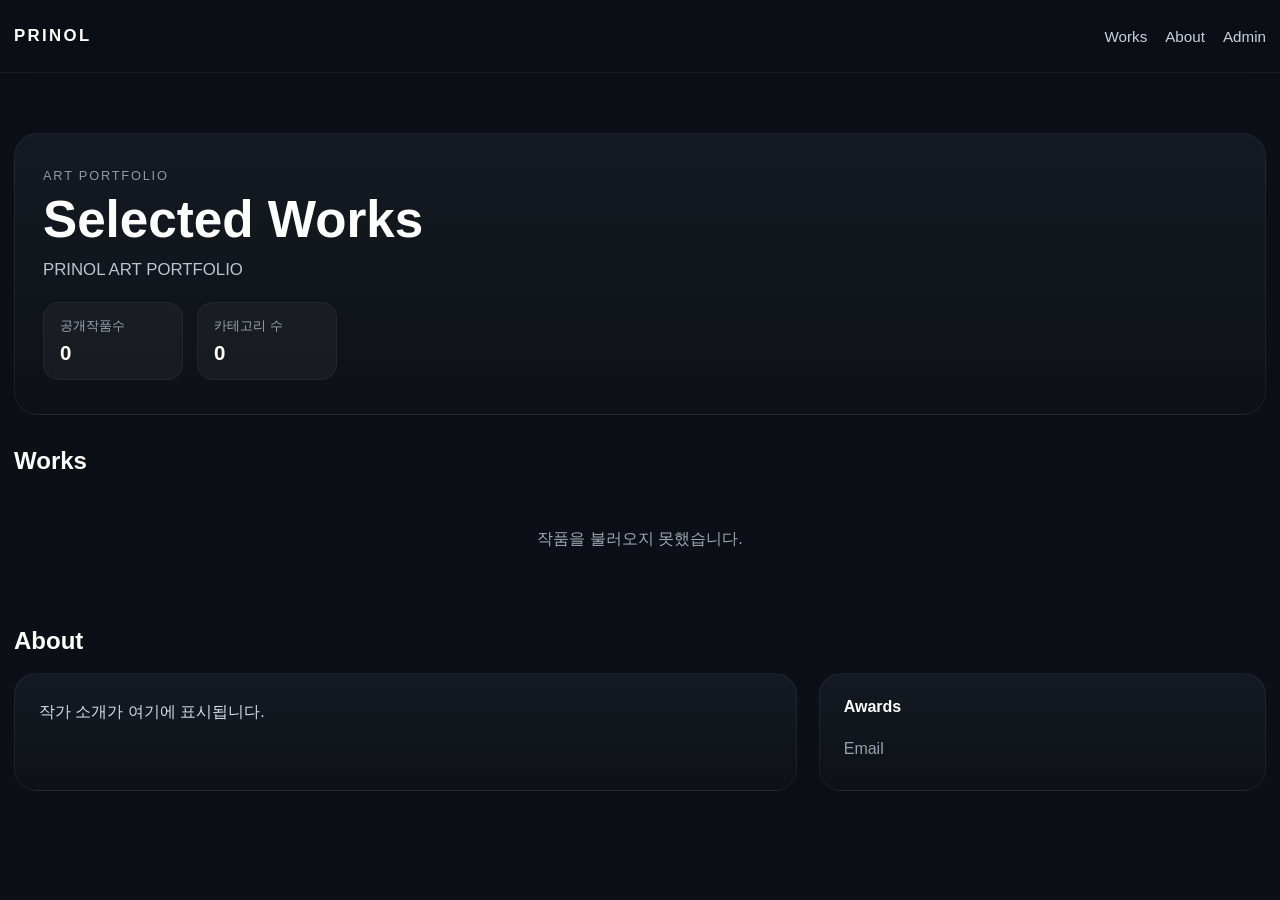
==== commit a73b5b43: "Add files via upload" ====
--- a/index.html
+++ b/index.html
@@ -56,7 +56,7 @@
 
       <div class="about-layout">
         <div class="about-copy">
-          <p id="aboutBody"></p>
+          <p id="aboutBody">작가 소개가 여기에 표시됩니다.</p>
         </div>
 
         <aside class="about-side">
--- a/styles.css
+++ b/styles.css
@@ -247,16 +247,91 @@
   word-break:break-all;
 }
 
-.hidden{
-  display:none !important;
-}
+.detail-section{
+  padding:16px 0 24px;
+}
+
+.back-link{
+  display:inline-block;
+  margin-bottom:18px;
+  color:#cbd2dc;
+}
+
+.detail-layout{
+  display:grid;
+  grid-template-columns:minmax(0, 1.1fr) minmax(320px, .9fr);
+  gap:24px;
+}
+
+.detail-image-panel,
+.detail-info-panel{
+  border-radius:24px;
+  padding:24px;
+  background:linear-gradient(180deg, rgba(22,27,35,.96), rgba(14,18,24,.96));
+  border:1px solid rgba(255,255,255,.06);
+}
+
+.detail-image{
+  width:100%;
+  max-height:78vh;
+  object-fit:contain;
+  border-radius:16px;
+  background:#111;
+}
+
+.detail-info-panel h1{
+  margin:0;
+  font-size:clamp(1.8rem, 3vw, 3rem);
+  line-height:1.08;
+}
+
+.detail-meta{
+  display:flex;
+  gap:10px;
+  flex-wrap:wrap;
+  margin-top:12px;
+  color:#aeb7c3;
+}
+
+.detail-description{
+  margin:20px 0 0;
+  color:#d6dce5;
+  line-height:1.8;
+  white-space:pre-line;
+}
+
+.detail-tags{
+  display:flex;
+  flex-wrap:wrap;
+  gap:8px;
+  margin-top:20px;
+}
+
+.tag-chip{
+  display:inline-flex;
+  align-items:center;
+  justify-content:center;
+  padding:8px 12px;
+  border-radius:999px;
+  font-size:.84rem;
+  font-weight:700;
+  line-height:1;
+}
+
+.color-1{ background:#fee2e2; color:#991b1b; }
+.color-2{ background:#ffedd5; color:#9a3412; }
+.color-3{ background:#fef3c7; color:#92400e; }
+.color-4{ background:#dcfce7; color:#166534; }
+.color-5{ background:#dbeafe; color:#1d4ed8; }
+.color-6{ background:#ede9fe; color:#6d28d9; }
 
 @media (max-width: 980px){
   .works-grid{
     grid-template-columns:repeat(3, minmax(0, 1fr));
   }
 
-  .about-layout{
+  .about-layout,
+  .detail-layout{
     grid-template-columns:1fr;
   }
 }
@@ -303,7 +378,9 @@
   }
 
   .about-copy,
-  .info-card{
+  .info-card,
+  .detail-image-panel,
+  .detail-info-panel{
     padding:18px;
   }
 }
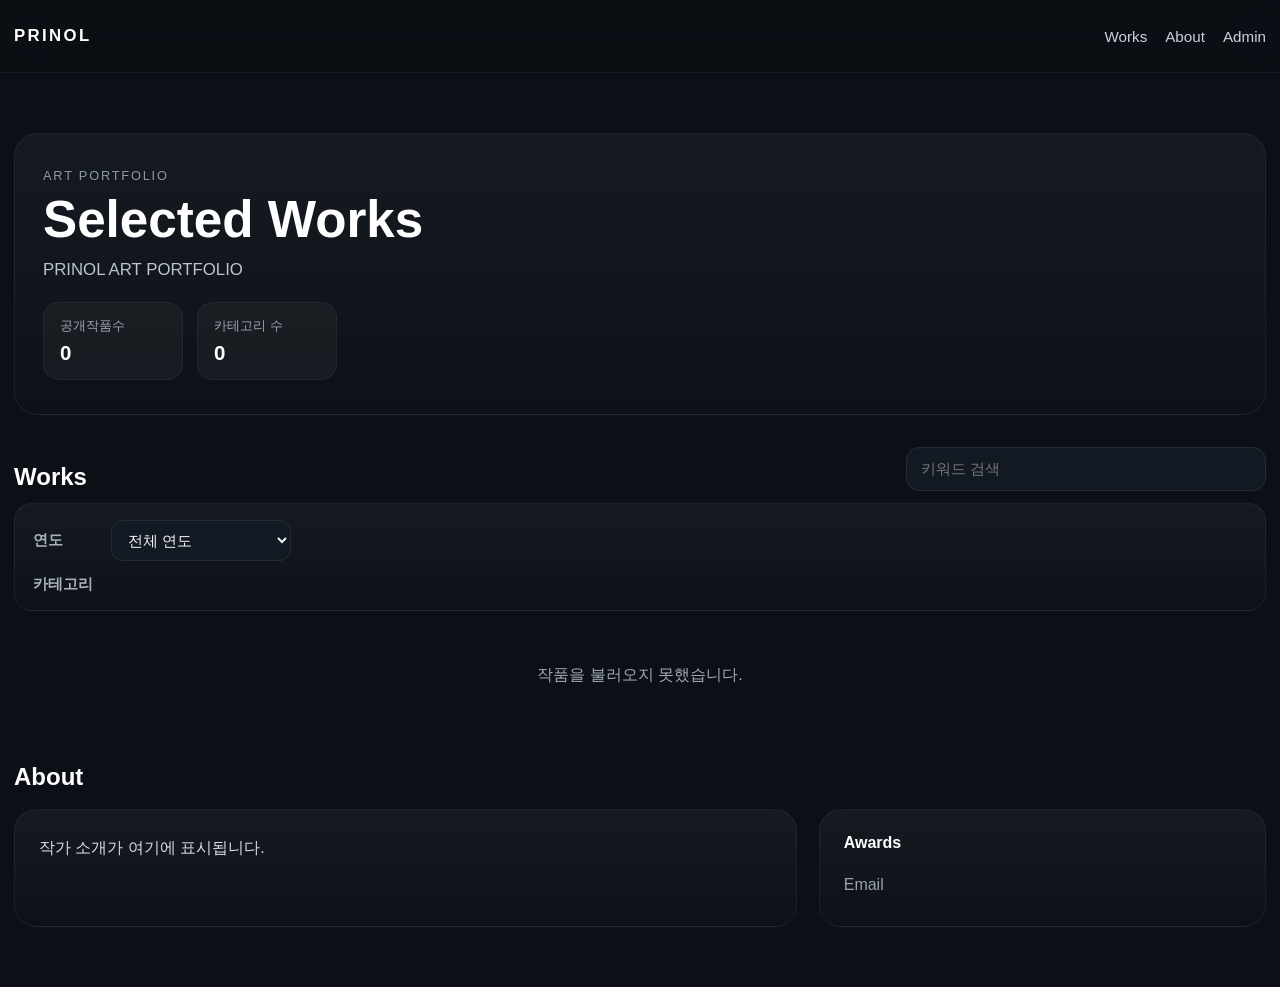
==== commit cad49607: "Add files via upload" ====
--- a/index.html
+++ b/index.html
@@ -39,8 +39,25 @@
     </section>
 
     <section id="works" class="works-section">
-      <div class="section-head">
-        <h2>Works</h2>
+      <div class="works-toolbar">
+        <div class="section-head works-head">
+          <h2>Works</h2>
+          <input id="keywordSearch" class="works-search" type="search" placeholder="키워드 검색">
+        </div>
+
+        <div class="filter-stack">
+          <div class="filter-row">
+            <label class="filter-label" for="yearFilter">연도</label>
+            <select id="yearFilter" class="filter-select">
+              <option value="">전체 연도</option>
+            </select>
+          </div>
+
+          <div class="filter-row categories-row">
+            <span class="filter-label">카테고리</span>
+            <div id="categoryFilters" class="checkbox-group"></div>
+          </div>
+        </div>
       </div>
 
       <div id="worksGrid" class="works-grid" aria-live="polite"></div>
--- a/styles.css
+++ b/styles.css
@@ -126,10 +126,19 @@
   color:#fff;
 }
 
+.works-section{
+  padding:8px 0 38px;
+}
+
+.works-toolbar{
+  margin-bottom:18px;
+}
+
 .section-head{
   display:flex;
   align-items:end;
   justify-content:space-between;
+  gap:16px;
   margin-bottom:18px;
 }
 
@@ -139,8 +148,84 @@
   color:#fff;
 }
 
-.works-section{
-  padding:8px 0 38px;
+.works-head{
+  margin-bottom:12px;
+}
+
+.works-search{
+  width:min(360px, 100%);
+  border:1px solid rgba(255,255,255,.08);
+  border-radius:14px;
+  background:#121923;
+  color:#f5f7fb;
+  padding:12px 14px;
+  font-size:.96rem;
+}
+
+.works-search:focus,
+.filter-select:focus{
+  outline:none;
+  border-color:#7c5cff;
+  box-shadow:0 0 0 3px rgba(124,92,255,.16);
+}
+
+.filter-stack{
+  display:flex;
+  flex-direction:column;
+  gap:14px;
+  padding:16px 18px;
+  border-radius:18px;
+  background:linear-gradient(180deg, rgba(22,27,35,.96), rgba(14,18,24,.96));
+  border:1px solid rgba(255,255,255,.06);
+}
+
+.filter-row{
+  display:flex;
+  align-items:center;
+  gap:14px;
+  flex-wrap:wrap;
+}
+
+.filter-label{
+  min-width:64px;
+  color:#a8b2bf;
+  font-size:.92rem;
+  font-weight:600;
+}
+
+.filter-select{
+  min-width:180px;
+  border:1px solid rgba(255,255,255,.08);
+  border-radius:12px;
+  background:#121923;
+  color:#f5f7fb;
+  padding:10px 12px;
+  font-size:.95rem;
+}
+
+.checkbox-group{
+  display:flex;
+  flex-wrap:wrap;
+  gap:10px;
+}
+
+.checkbox-chip{
+  display:inline-flex;
+  align-items:center;
+  gap:8px;
+  padding:10px 12px;
+  border-radius:999px;
+  background:#121923;
+  border:1px solid rgba(255,255,255,.08);
+  color:#e3e7ec;
+  font-size:.92rem;
+  cursor:pointer;
+}
+
+.checkbox-chip input{
+  width:16px;
+  height:16px;
+  accent-color:#7c5cff;
 }
 
 .works-grid{
@@ -247,91 +332,12 @@
   word-break:break-all;
 }
 
-.detail-section{
-  padding:16px 0 24px;
-}
-
-.back-link{
-  display:inline-block;
-  margin-bottom:18px;
-  color:#cbd2dc;
-}
-
-.detail-layout{
-  display:grid;
-  grid-template-columns:minmax(0, 1.1fr) minmax(320px, .9fr);
-  gap:24px;
-}
-
-.detail-image-panel,
-.detail-info-panel{
-  border-radius:24px;
-  padding:24px;
-  background:linear-gradient(180deg, rgba(22,27,35,.96), rgba(14,18,24,.96));
-  border:1px solid rgba(255,255,255,.06);
-}
-
-.detail-image{
-  width:100%;
-  max-height:78vh;
-  object-fit:contain;
-  border-radius:16px;
-  background:#111;
-}
-
-.detail-info-panel h1{
-  margin:0;
-  font-size:clamp(1.8rem, 3vw, 3rem);
-  line-height:1.08;
-}
-
-.detail-meta{
-  display:flex;
-  gap:10px;
-  flex-wrap:wrap;
-  margin-top:12px;
-  color:#aeb7c3;
-}
-
-.detail-description{
-  margin:20px 0 0;
-  color:#d6dce5;
-  line-height:1.8;
-  white-space:pre-line;
-}
-
-.detail-tags{
-  display:flex;
-  flex-wrap:wrap;
-  gap:8px;
-  margin-top:20px;
-}
-
-.tag-chip{
-  display:inline-flex;
-  align-items:center;
-  justify-content:center;
-  padding:8px 12px;
-  border-radius:999px;
-  font-size:.84rem;
-  font-weight:700;
-  line-height:1;
-}
-
-.color-1{ background:#fee2e2; color:#991b1b; }
-.color-2{ background:#ffedd5; color:#9a3412; }
-.color-3{ background:#fef3c7; color:#92400e; }
-.color-4{ background:#dcfce7; color:#166534; }
-.color-5{ background:#dbeafe; color:#1d4ed8; }
-.color-6{ background:#ede9fe; color:#6d28d9; }
-
 @media (max-width: 980px){
   .works-grid{
     grid-template-columns:repeat(3, minmax(0, 1fr));
   }
 
-  .about-layout,
-  .detail-layout{
+  .about-layout{
     grid-template-columns:1fr;
   }
 }
@@ -368,6 +374,20 @@
     padding:12px 12px;
   }
 
+  .section-head,
+  .filter-row{
+    flex-direction:column;
+    align-items:flex-start;
+  }
+
+  .works-search{
+    width:100%;
+  }
+
+  .filter-label{
+    min-width:0;
+  }
+
   .works-grid{
     grid-template-columns:repeat(2, minmax(0, 1fr));
     gap:8px;
@@ -378,9 +398,7 @@
   }
 
   .about-copy,
-  .info-card,
-  .detail-image-panel,
-  .detail-info-panel{
+  .info-card{
     padding:18px;
   }
 }
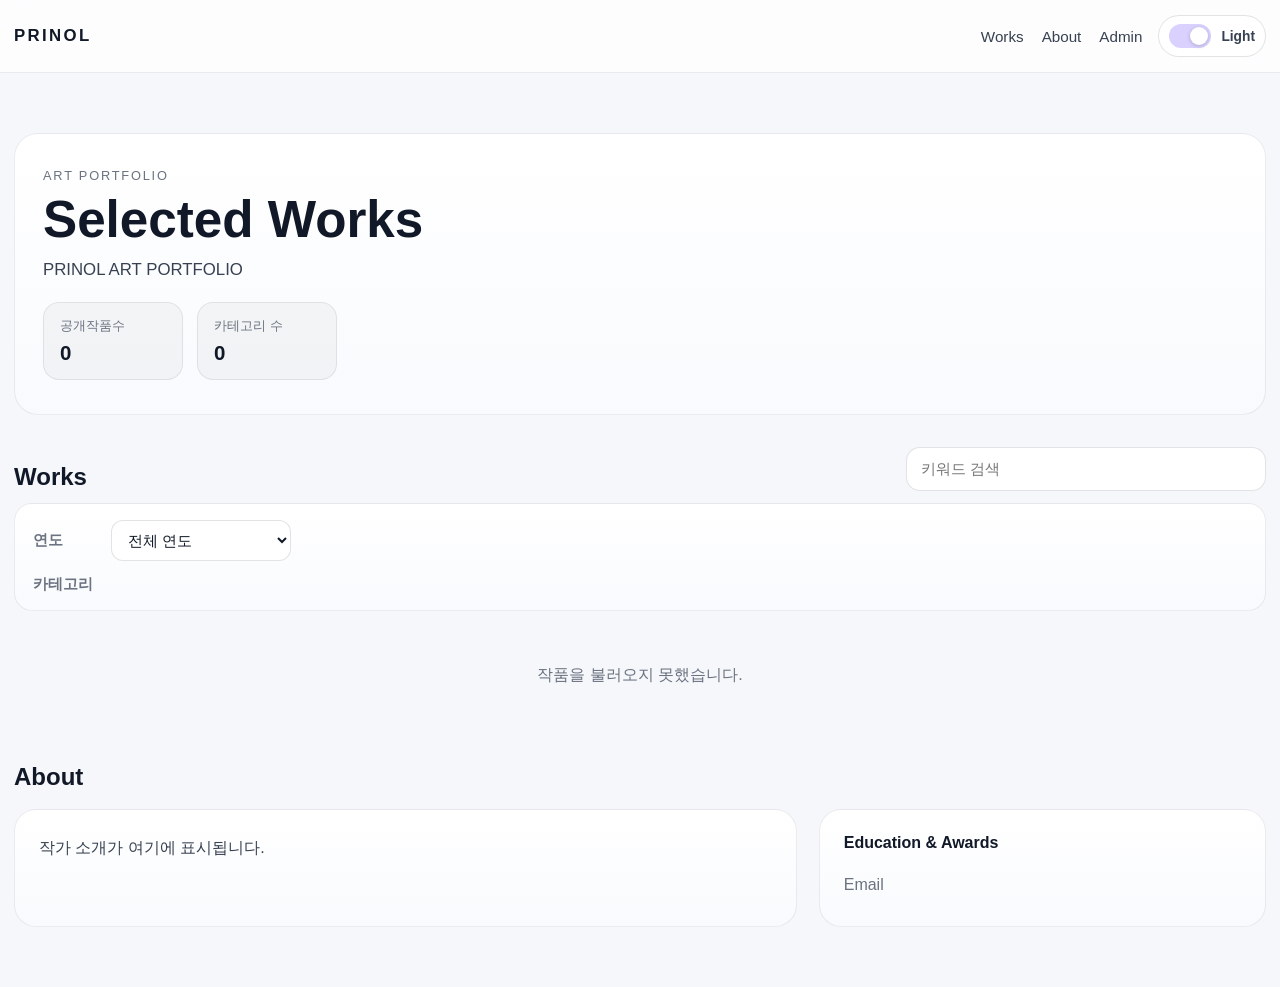
==== commit 364d3226: "Add files via upload" ====
--- a/index.html
+++ b/index.html
@@ -10,11 +10,21 @@
   <header class="site-header">
     <div class="header-inner">
       <a class="site-logo" href="./">PRINOL</a>
-      <nav class="site-nav">
-        <a href="#works">Works</a>
-        <a href="#about">About</a>
-        <a href="admin.html">Admin</a>
-      </nav>
+
+      <div class="header-right">
+        <nav class="site-nav">
+          <a href="#works">Works</a>
+          <a href="#about">About</a>
+          <a href="admin.html">Admin</a>
+        </nav>
+
+        <button id="themeToggle" class="theme-toggle" type="button" aria-label="테마 전환" aria-pressed="false">
+          <span class="theme-toggle-track">
+            <span class="theme-toggle-thumb"></span>
+          </span>
+          <span id="themeToggleLabel" class="theme-toggle-label">Dark</span>
+        </button>
+      </div>
     </div>
   </header>
 
@@ -78,7 +88,7 @@
 
         <aside class="about-side">
           <div class="info-card">
-            <h3>Awards</h3>
+            <h3>Education &amp; Awards</h3>
             <ul id="awardsList" class="awards-list"></ul>
 
             <div class="email-block">
--- a/styles.css
+++ b/styles.css
@@ -1,3 +1,35 @@
+:root{
+  --bg:#0c1016;
+  --bg-elev:#121923;
+  --bg-card:linear-gradient(180deg, rgba(22,27,35,.96), rgba(14,18,24,.96));
+  --text:#f3f5f8;
+  --text-soft:#bcc4cf;
+  --text-muted:#98a2af;
+  --line:rgba(255,255,255,.06);
+  --line-strong:rgba(255,255,255,.08);
+  --header-bg:rgba(12,16,22,.72);
+  --chip-bg:#121923;
+  --input-bg:#121923;
+  --shadow-focus:0 0 0 3px rgba(124,92,255,.16);
+  --accent:#7c5cff;
+}
+
+:root[data-theme="light"]{
+  --bg:#f5f7fb;
+  --bg-elev:#ffffff;
+  --bg-card:linear-gradient(180deg, rgba(255,255,255,.98), rgba(248,250,253,.98));
+  --text:#111827;
+  --text-soft:#374151;
+  --text-muted:#6b7280;
+  --line:rgba(17,24,39,.08);
+  --line-strong:rgba(17,24,39,.12);
+  --header-bg:rgba(255,255,255,.74);
+  --chip-bg:#f3f4f6;
+  --input-bg:#ffffff;
+  --shadow-focus:0 0 0 3px rgba(124,92,255,.18);
+  --accent:#6a4cff;
+}
+
 *{
   box-sizing:border-box;
 }
@@ -9,8 +41,9 @@
 body{
   margin:0;
   font-family:-apple-system,BlinkMacSystemFont,"Segoe UI",Roboto,"Noto Sans KR",sans-serif;
-  background:#0c1016;
-  color:#f3f5f8;
+  background:var(--bg);
+  color:var(--text);
+  transition:background .25s ease, color .25s ease;
 }
 
 a{
@@ -28,25 +61,33 @@
   top:0;
   z-index:50;
   backdrop-filter:blur(16px);
-  background:rgba(12,16,22,.72);
-  border-bottom:1px solid rgba(255,255,255,.06);
+  background:var(--header-bg);
+  border-bottom:1px solid var(--line);
 }
 
 .header-inner{
   width:min(1400px, calc(100% - 28px));
   margin:0 auto;
-  height:72px;
+  min-height:72px;
   display:flex;
   align-items:center;
   justify-content:space-between;
   gap:20px;
+}
+
+.header-right{
+  display:flex;
+  align-items:center;
+  gap:16px;
+  flex-wrap:wrap;
+  justify-content:flex-end;
 }
 
 .site-logo{
   font-size:1.05rem;
   font-weight:800;
   letter-spacing:.14em;
-  color:#fff;
+  color:var(--text);
 }
 
 .site-nav{
@@ -56,8 +97,51 @@
 }
 
 .site-nav a{
-  color:#cbd2dc;
+  color:var(--text-soft);
   font-size:.95rem;
+}
+
+.theme-toggle{
+  display:inline-flex;
+  align-items:center;
+  gap:10px;
+  padding:8px 10px;
+  border:1px solid var(--line-strong);
+  border-radius:999px;
+  background:var(--bg-elev);
+  color:var(--text);
+  cursor:pointer;
+}
+
+.theme-toggle-track{
+  position:relative;
+  width:42px;
+  height:24px;
+  border-radius:999px;
+  background:rgba(124,92,255,.28);
+  display:inline-flex;
+  align-items:center;
+}
+
+.theme-toggle-thumb{
+  position:absolute;
+  left:3px;
+  width:18px;
+  height:18px;
+  border-radius:50%;
+  background:#fff;
+  box-shadow:0 1px 4px rgba(0,0,0,.2);
+  transition:transform .22s ease;
+}
+
+:root[data-theme="light"] .theme-toggle-thumb{
+  transform:translateX(18px);
+}
+
+.theme-toggle-label{
+  font-size:.86rem;
+  font-weight:700;
+  color:var(--text-soft);
 }
 
 main{
@@ -73,13 +157,13 @@
 .hero-inner{
   border-radius:24px;
   padding:34px 28px;
-  background:linear-gradient(180deg, rgba(22,27,35,.96), rgba(14,18,24,.96));
-  border:1px solid rgba(255,255,255,.06);
+  background:var(--bg-card);
+  border:1px solid var(--line);
 }
 
 .hero-kicker{
   margin:0 0 10px;
-  color:#8f98a5;
+  color:var(--text-muted);
   font-size:.8rem;
   letter-spacing:.14em;
   text-transform:uppercase;
@@ -89,12 +173,12 @@
   margin:0;
   font-size:clamp(2rem, 4vw, 4.2rem);
   line-height:1.04;
-  color:#fff;
+  color:var(--text);
 }
 
 .hero-subtitle{
   margin:14px 0 0;
-  color:#bcc4cf;
+  color:var(--text-soft);
   max-width:760px;
   font-size:1.05rem;
 }
@@ -110,20 +194,20 @@
   min-width:140px;
   padding:14px 16px;
   border-radius:16px;
-  background:rgba(255,255,255,.04);
-  border:1px solid rgba(255,255,255,.05);
+  background:rgba(127,127,127,.06);
+  border:1px solid var(--line);
 }
 
 .hero-stat-label{
   display:block;
   font-size:.84rem;
-  color:#9ca6b3;
+  color:var(--text-muted);
   margin-bottom:6px;
 }
 
 .hero-stat strong{
   font-size:1.28rem;
-  color:#fff;
+  color:var(--text);
 }
 
 .works-section{
@@ -145,7 +229,7 @@
 .section-head h2{
   margin:0;
   font-size:1.5rem;
-  color:#fff;
+  color:var(--text);
 }
 
 .works-head{
@@ -154,10 +238,10 @@
 
 .works-search{
   width:min(360px, 100%);
-  border:1px solid rgba(255,255,255,.08);
+  border:1px solid var(--line-strong);
   border-radius:14px;
-  background:#121923;
-  color:#f5f7fb;
+  background:var(--input-bg);
+  color:var(--text);
   padding:12px 14px;
   font-size:.96rem;
 }
@@ -165,8 +249,8 @@
 .works-search:focus,
 .filter-select:focus{
   outline:none;
-  border-color:#7c5cff;
-  box-shadow:0 0 0 3px rgba(124,92,255,.16);
+  border-color:var(--accent);
+  box-shadow:var(--shadow-focus);
 }
 
 .filter-stack{
@@ -175,8 +259,8 @@
   gap:14px;
   padding:16px 18px;
   border-radius:18px;
-  background:linear-gradient(180deg, rgba(22,27,35,.96), rgba(14,18,24,.96));
-  border:1px solid rgba(255,255,255,.06);
+  background:var(--bg-card);
+  border:1px solid var(--line);
 }
 
 .filter-row{
@@ -188,17 +272,17 @@
 
 .filter-label{
   min-width:64px;
-  color:#a8b2bf;
+  color:var(--text-muted);
   font-size:.92rem;
   font-weight:600;
 }
 
 .filter-select{
   min-width:180px;
-  border:1px solid rgba(255,255,255,.08);
+  border:1px solid var(--line-strong);
   border-radius:12px;
-  background:#121923;
-  color:#f5f7fb;
+  background:var(--input-bg);
+  color:var(--text);
   padding:10px 12px;
   font-size:.95rem;
 }
@@ -215,9 +299,9 @@
   gap:8px;
   padding:10px 12px;
   border-radius:999px;
-  background:#121923;
-  border:1px solid rgba(255,255,255,.08);
-  color:#e3e7ec;
+  background:var(--chip-bg);
+  border:1px solid var(--line-strong);
+  color:var(--text);
   font-size:.92rem;
   cursor:pointer;
 }
@@ -225,7 +309,7 @@
 .checkbox-chip input{
   width:16px;
   height:16px;
-  accent-color:#7c5cff;
+  accent-color:var(--accent);
 }
 
 .works-grid{
@@ -242,6 +326,10 @@
   background:#12161d;
 }
 
+:root[data-theme="light"] .work-card{
+  background:#e5e7eb;
+}
+
 .work-card-image{
   width:100%;
   height:100%;
@@ -271,7 +359,7 @@
 
 .empty-message,
 .loading-message{
-  color:#9ea7b3;
+  color:var(--text-muted);
   text-align:center;
   padding:20px 0 4px;
 }
@@ -294,13 +382,13 @@
 .info-card{
   border-radius:22px;
   padding:24px;
-  background:linear-gradient(180deg, rgba(22,27,35,.96), rgba(14,18,24,.96));
-  border:1px solid rgba(255,255,255,.06);
+  background:var(--bg-card);
+  border:1px solid var(--line);
 }
 
 .about-copy p{
   margin:0;
-  color:#d6dce5;
+  color:var(--text-soft);
   line-height:1.8;
   white-space:pre-line;
 }
@@ -308,13 +396,13 @@
 .info-card h3{
   margin:0 0 14px;
   font-size:1rem;
-  color:#fff;
+  color:var(--text);
 }
 
 .awards-list{
   margin:0;
   padding-left:18px;
-  color:#d6dce5;
+  color:var(--text-soft);
   line-height:1.7;
 }
 
@@ -324,11 +412,11 @@
 
 .email-block p{
   margin:0 0 8px;
-  color:#98a2af;
+  color:var(--text-muted);
 }
 
 .email-block a{
-  color:#fff;
+  color:var(--text);
   word-break:break-all;
 }
 
@@ -349,9 +437,14 @@
   }
 
   .header-inner{
-    height:auto;
     padding:14px 0;
     flex-direction:column;
+    align-items:flex-start;
+  }
+
+  .header-right{
+    width:100%;
+    justify-content:space-between;
     align-items:flex-start;
   }
 
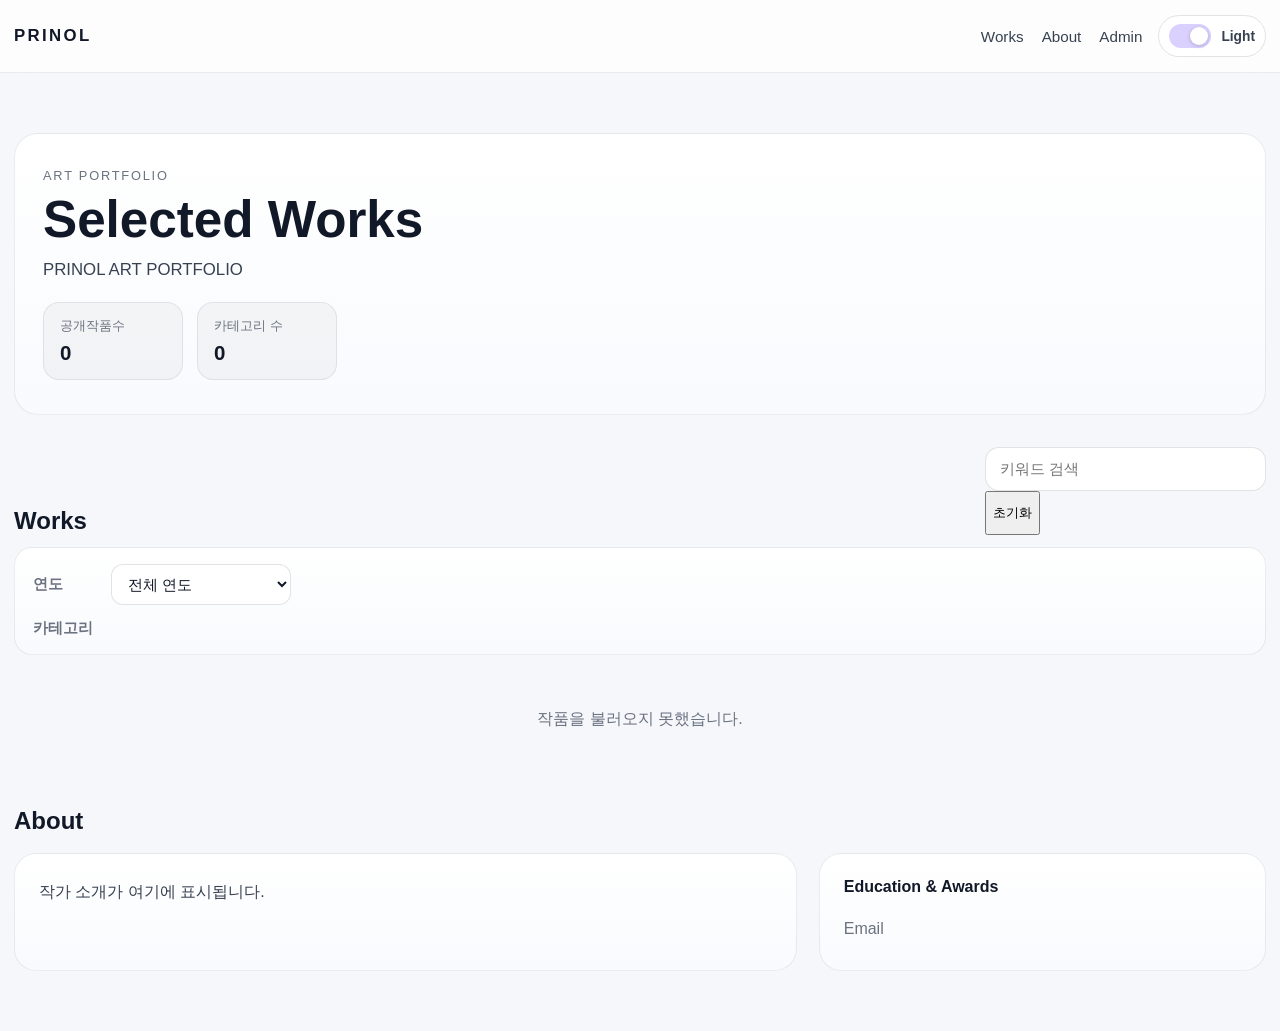
==== commit 9f490d6d: "Add files via upload" ====
--- a/index.html
+++ b/index.html
@@ -52,7 +52,10 @@
       <div class="works-toolbar">
         <div class="section-head works-head">
           <h2>Works</h2>
-          <input id="keywordSearch" class="works-search" type="search" placeholder="키워드 검색">
+          <div class="works-search-wrap">
+            <input id="keywordSearch" class="works-search" type="search" placeholder="키워드 검색">
+            <button id="resetSearchButton" class="ghost-button search-reset-button" type="button">초기화</button>
+          </div>
         </div>
 
         <div class="filter-stack">
--- a/styles.css
+++ b/styles.css
@@ -56,6 +56,10 @@
   display:block;
 }
 
+.hidden{
+  display:none !important;
+}
+
 .site-header{
   position:sticky;
   top:0;
@@ -357,6 +361,26 @@
   text-shadow:0 2px 10px rgba(0,0,0,.35);
 }
 
+.pinned-badge{
+  position:absolute;
+  top:10px;
+  left:10px;
+  z-index:3;
+  width:28px;
+  height:28px;
+  display:inline-flex;
+  align-items:center;
+  justify-content:center;
+  border-radius:999px;
+  background:#ffd84d;
+  color:#1a1a1a;
+  font-size:16px;
+  font-weight:700;
+  line-height:1;
+  box-shadow:0 6px 18px rgba(0,0,0,.28);
+  pointer-events:none;
+}
+
 .empty-message,
 .loading-message{
   color:var(--text-muted);
@@ -420,12 +444,96 @@
   word-break:break-all;
 }
 
+.detail-section{
+  padding:16px 0 24px;
+}
+
+.back-link{
+  display:inline-block;
+  margin-bottom:18px;
+  color:var(--text-soft);
+}
+
+.detail-layout{
+  display:grid;
+  grid-template-columns:minmax(0, 1.1fr) minmax(320px, .9fr);
+  gap:24px;
+}
+
+.detail-image-panel,
+.detail-info-panel{
+  border-radius:24px;
+  padding:24px;
+  background:var(--bg-card);
+  border:1px solid var(--line);
+}
+
+.detail-image{
+  width:100%;
+  max-height:78vh;
+  object-fit:contain;
+  border-radius:16px;
+  background:#111;
+}
+
+:root[data-theme="light"] .detail-image{
+  background:#f3f4f6;
+}
+
+.detail-info-panel h1{
+  margin:0;
+  font-size:clamp(1.8rem, 3vw, 3rem);
+  line-height:1.08;
+  color:var(--text);
+}
+
+.detail-meta{
+  display:flex;
+  gap:10px;
+  flex-wrap:wrap;
+  margin-top:12px;
+  color:var(--text-muted);
+}
+
+.detail-description{
+  margin:20px 0 0;
+  color:var(--text-soft);
+  line-height:1.8;
+  white-space:pre-line;
+}
+
+.detail-tags{
+  display:flex;
+  flex-wrap:wrap;
+  gap:8px;
+  margin-top:20px;
+}
+
+.tag-chip{
+  display:inline-flex;
+  align-items:center;
+  justify-content:center;
+  padding:8px 12px;
+  border-radius:999px;
+  font-size:.84rem;
+  font-weight:700;
+  line-height:1;
+}
+
+.color-1{ background:#fee2e2; color:#991b1b; }
+.color-2{ background:#ffedd5; color:#9a3412; }
+.color-3{ background:#fef3c7; color:#92400e; }
+.color-4{ background:#dcfce7; color:#166534; }
+.color-5{ background:#dbeafe; color:#1d4ed8; }
+.color-6{ background:#ede9fe; color:#6d28d9; }
+
 @media (max-width: 980px){
   .works-grid{
     grid-template-columns:repeat(3, minmax(0, 1fr));
   }
 
-  .about-layout{
+  .about-layout,
+  .detail-layout{
     grid-template-columns:1fr;
   }
 }
@@ -491,7 +599,202 @@
   }
 
   .about-copy,
-  .info-card{
+  .info-card,
+  .detail-image-panel,
+  .detail-info-panel{
     padding:18px;
   }
-}
+
+  .pinned-badge{
+    top:8px;
+    left:8px;
+    width:24px;
+    height:24px;
+    font-size:14px;
+  }
+}
+
+/* artwork detail admin edit + clickable keyword links */
+.detail-admin-bar {
+  display:flex;
+  justify-content:flex-end;
+  margin-bottom:14px;
+}
+
+.detail-edit-button {
+  border:1px solid var(--line-strong);
+  background:var(--bg-elev);
+}
+
+.detail-edit-form {
+  display:flex;
+  flex-direction:column;
+  gap:14px;
+}
+
+.detail-edit-grid {
+  display:grid;
+  grid-template-columns:1fr 1fr;
+  gap:12px;
+}
+
+.detail-field {
+  display:flex;
+  flex-direction:column;
+  gap:8px;
+}
+
+.detail-field span {
+  color:var(--text-muted);
+  font-size:.9rem;
+  font-weight:600;
+}
+
+.detail-field input,
+.detail-field textarea {
+  width:100%;
+  border:1px solid var(--line-strong);
+  border-radius:12px;
+  background:var(--input-bg);
+  color:var(--text);
+  padding:12px 14px;
+  font-size:.95rem;
+}
+
+.detail-field textarea {
+  resize:vertical;
+  min-height:140px;
+}
+
+.detail-field input:focus,
+.detail-field textarea:focus {
+  outline:none;
+  border-color:var(--accent);
+  box-shadow:var(--shadow-focus);
+}
+
+.detail-check {
+  display:flex;
+  align-items:center;
+  gap:10px;
+  color:var(--text);
+}
+
+.detail-help {
+  color:var(--text-muted);
+  font-size:.84rem;
+}
+
+.detail-edit-actions {
+  display:flex;
+  gap:10px;
+  flex-wrap:wrap;
+}
+
+.detail-tag-link {
+  cursor:pointer;
+}
+
+@media (max-width: 720px) {
+  .detail-edit-grid {
+    grid-template-columns:1fr;
+  }
+}
+/* search reset button + unified theme addon for detail/admin pages */
+.search-reset-button {
+  height: 44px;
+  flex: 0 0 auto;
+}
+
+.detail-admin-bar {
+  display:flex;
+  justify-content:flex-end;
+  margin-bottom:14px;
+}
+
+.detail-edit-button {
+  border:1px solid var(--line-strong);
+  background:var(--bg-elev);
+  color:var(--text);
+}
+
+.detail-edit-form {
+  display:flex;
+  flex-direction:column;
+  gap:14px;
+}
+
+.detail-edit-grid {
+  display:grid;
+  grid-template-columns:1fr 1fr;
+  gap:12px;
+}
+
+.detail-field {
+  display:flex;
+  flex-direction:column;
+  gap:8px;
+}
+
+.detail-field span {
+  color:var(--text-muted);
+  font-size:.9rem;
+  font-weight:600;
+}
+
+.detail-field input,
+.detail-field textarea {
+  width:100%;
+  border:1px solid var(--line-strong);
+  border-radius:12px;
+  background:var(--input-bg);
+  color:var(--text);
+  padding:12px 14px;
+  font-size:.95rem;
+}
+
+.detail-field textarea {
+  resize:vertical;
+  min-height:140px;
+}
+
+.detail-field input:focus,
+.detail-field textarea:focus {
+  outline:none;
+  border-color:var(--accent);
+  box-shadow:var(--shadow-focus);
+}
+
+.detail-check {
+  display:flex;
+  align-items:center;
+  gap:10px;
+  color:var(--text);
+}
+
+.detail-help {
+  color:var(--text-muted);
+  font-size:.84rem;
+}
+
+.detail-edit-actions {
+  display:flex;
+  gap:10px;
+  flex-wrap:wrap;
+}
+
+.detail-tag-link {
+  cursor:pointer;
+}
+
+/* admin pages use same global theme tokens when addon css is appended to admin.css */
+:root[data-theme="light"] body,
+:root[data-theme="light"] .admin-shell body {
+  color: var(--text);
+}
+
+@media (max-width: 720px) {
+  .detail-edit-grid {
+    grid-template-columns:1fr;
+  }
+}
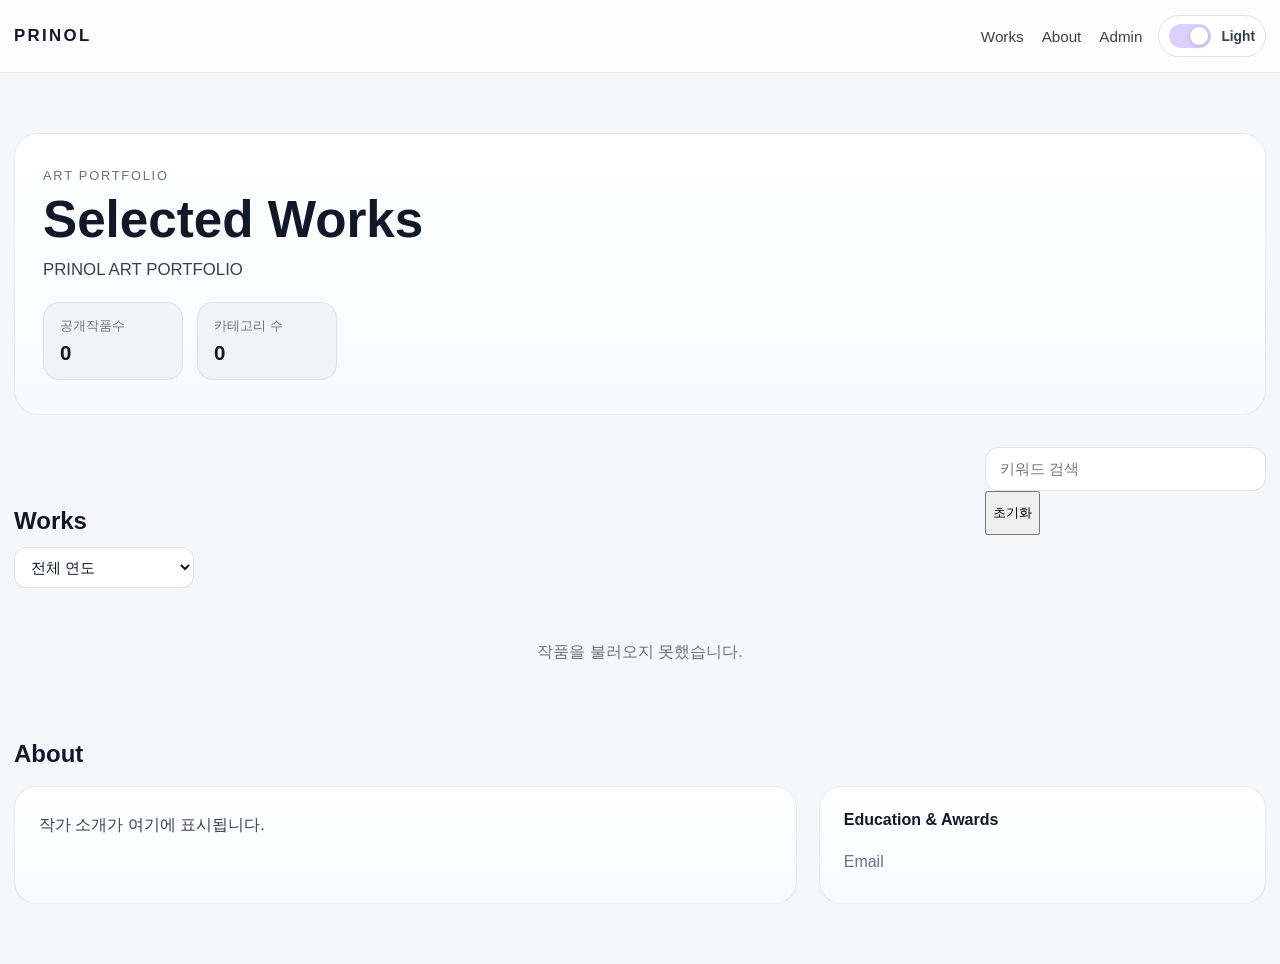
==== commit e209a958: "Add files via upload" ====
--- a/index.html
+++ b/index.html
@@ -54,22 +54,16 @@
           <h2>Works</h2>
           <div class="works-search-wrap">
             <input id="keywordSearch" class="works-search" type="search" placeholder="키워드 검색">
-            <button id="resetSearchButton" class="ghost-button search-reset-button" type="button">초기화</button>
+            <button id="resetSearchButton" class="search-reset-button" type="button" aria-label="검색 초기화">초기화</button>
           </div>
         </div>
 
-        <div class="filter-stack">
-          <div class="filter-row">
-            <label class="filter-label" for="yearFilter">연도</label>
-            <select id="yearFilter" class="filter-select">
-              <option value="">전체 연도</option>
-            </select>
-          </div>
+        <div class="filter-inline-row">
+          <select id="yearFilter" class="filter-select filter-select-compact" aria-label="연도 선택">
+            <option value="">전체 연도</option>
+          </select>
 
-          <div class="filter-row categories-row">
-            <span class="filter-label">카테고리</span>
-            <div id="categoryFilters" class="checkbox-group"></div>
-          </div>
+          <div id="categoryFilters" class="checkbox-group checkbox-group-inline"></div>
         </div>
       </div>
 
